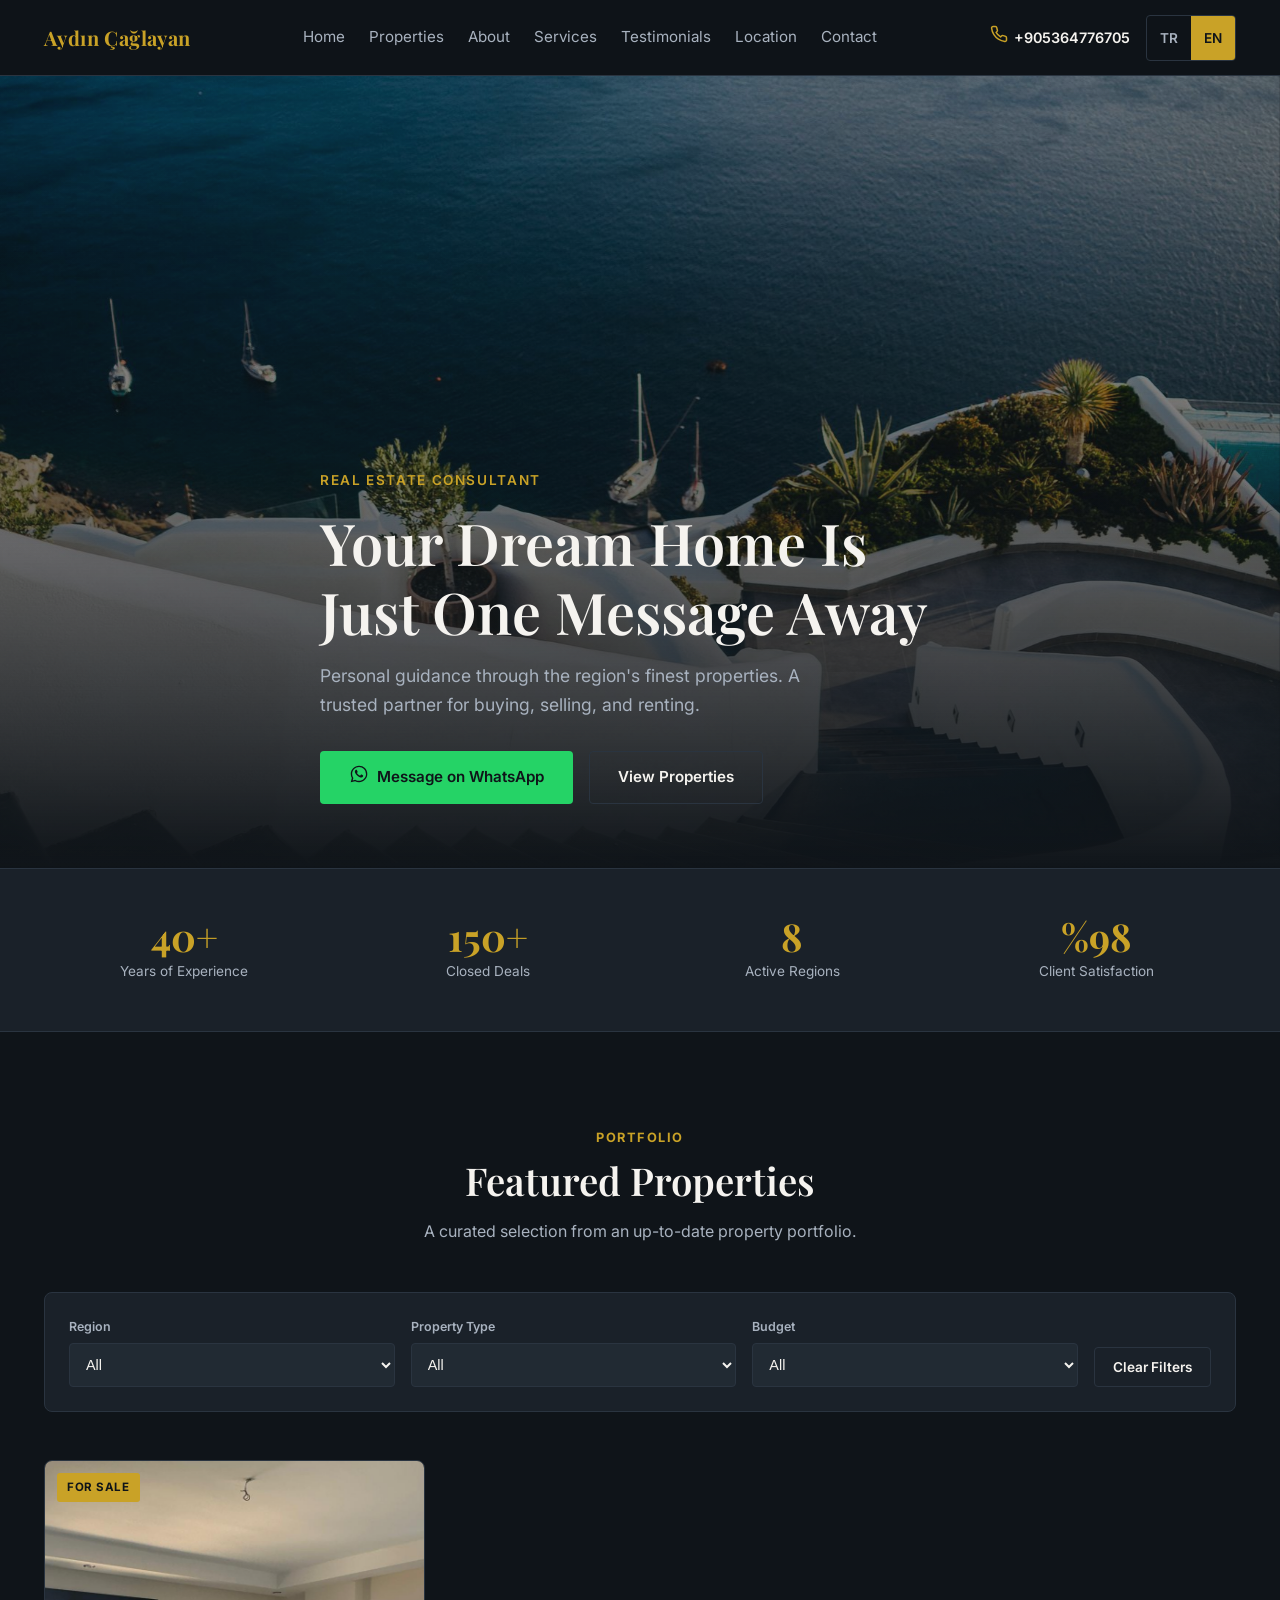
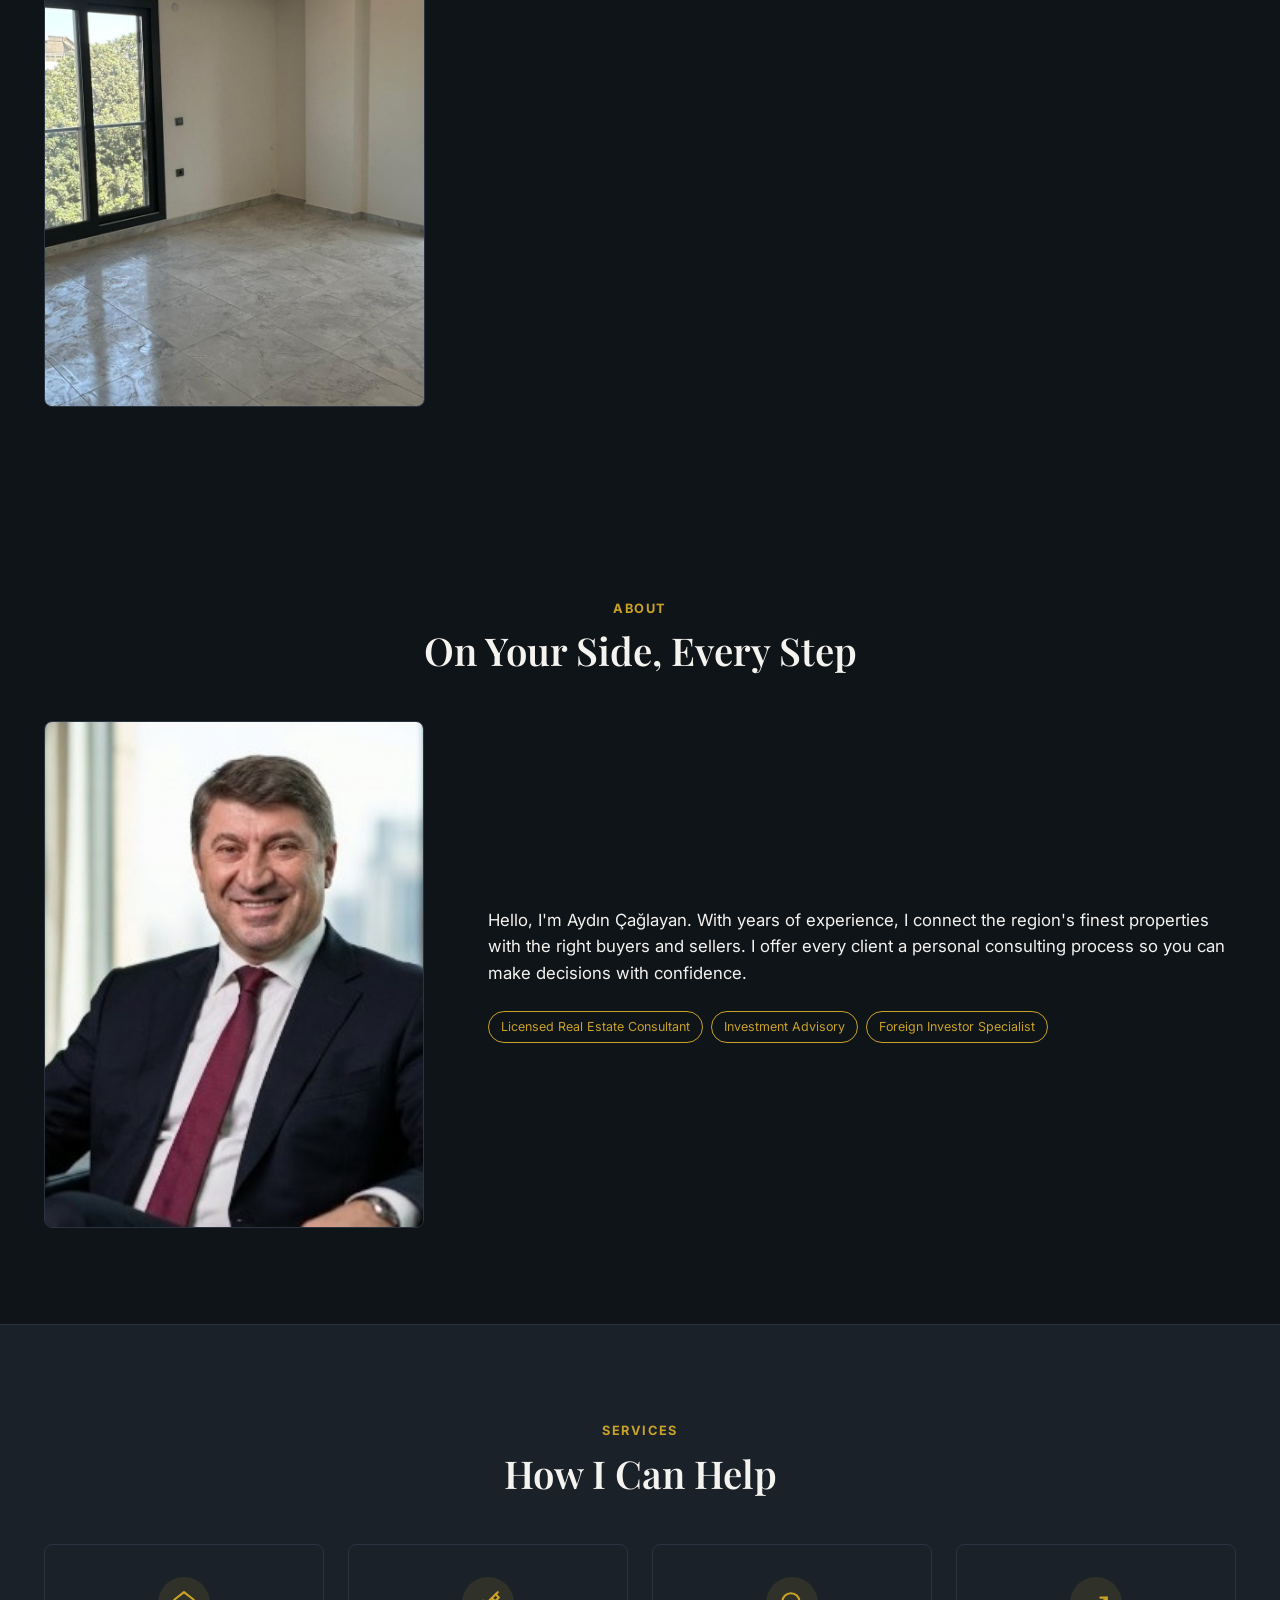
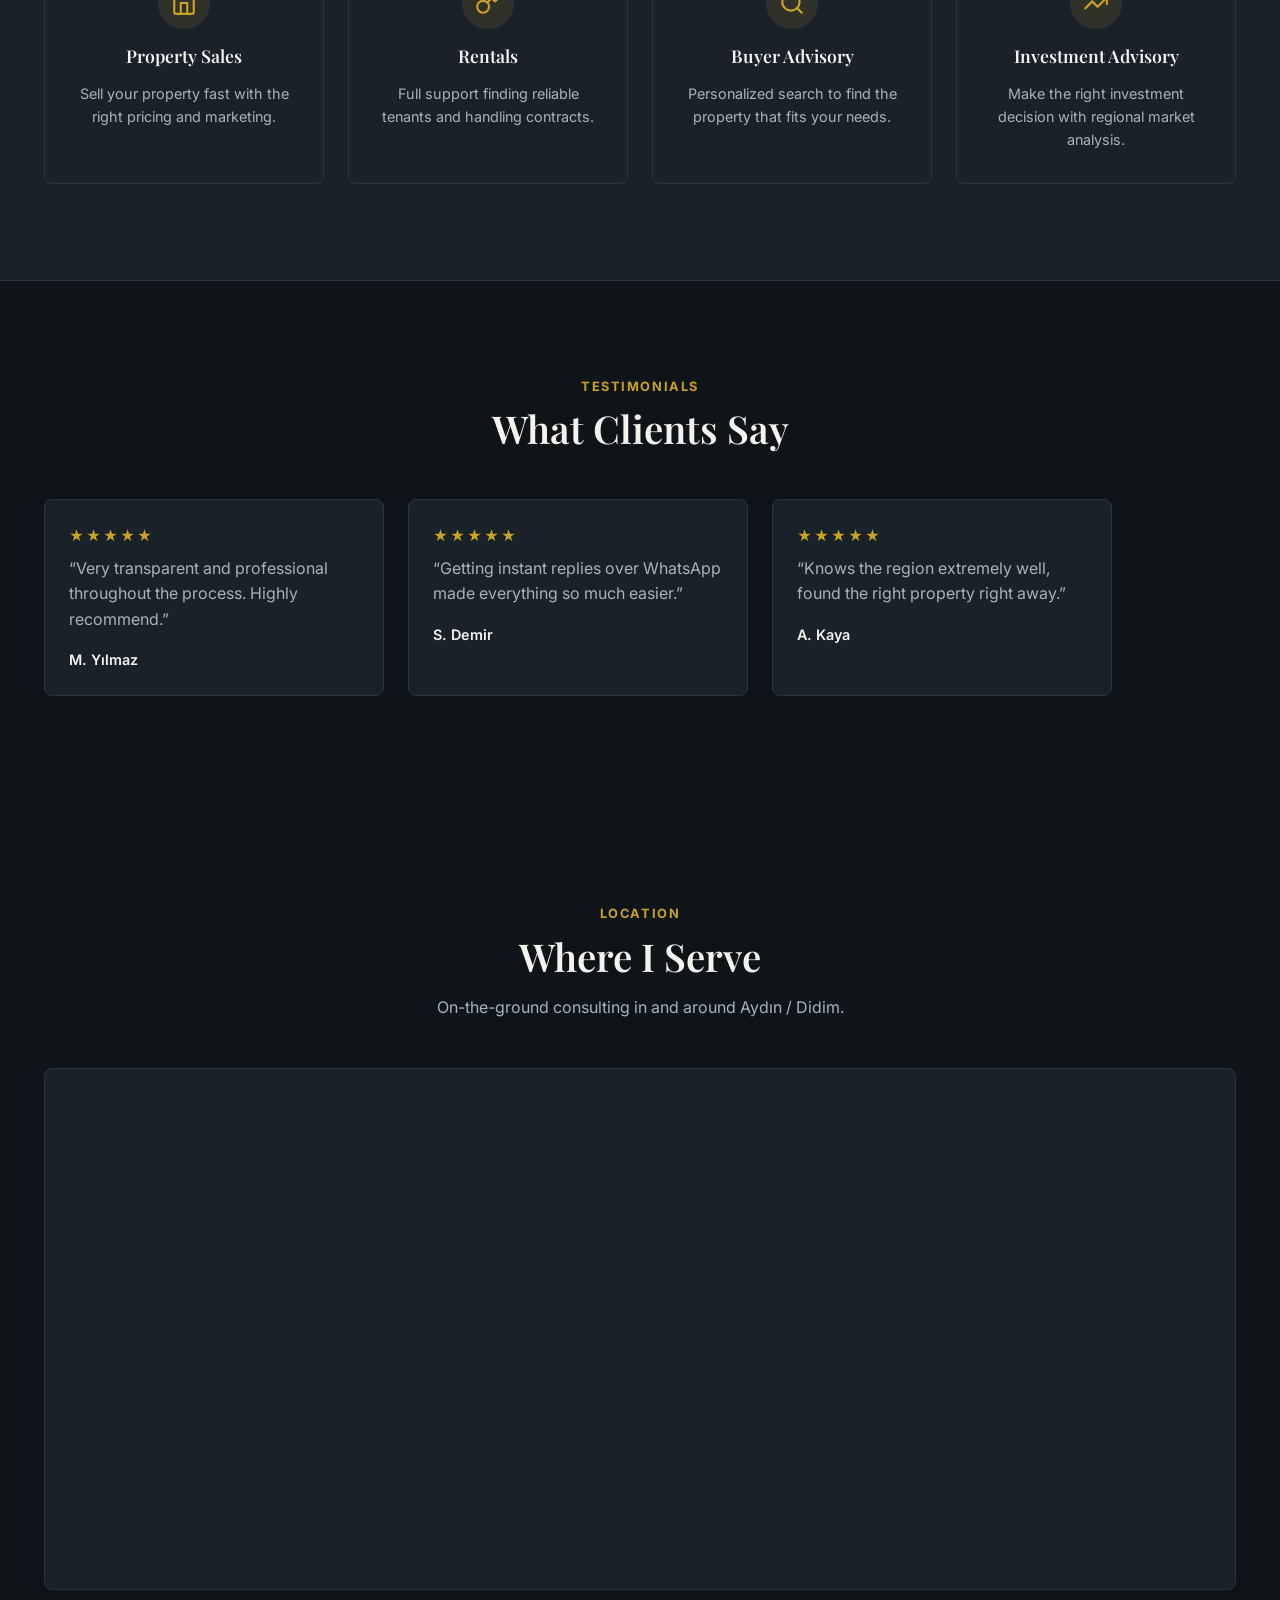
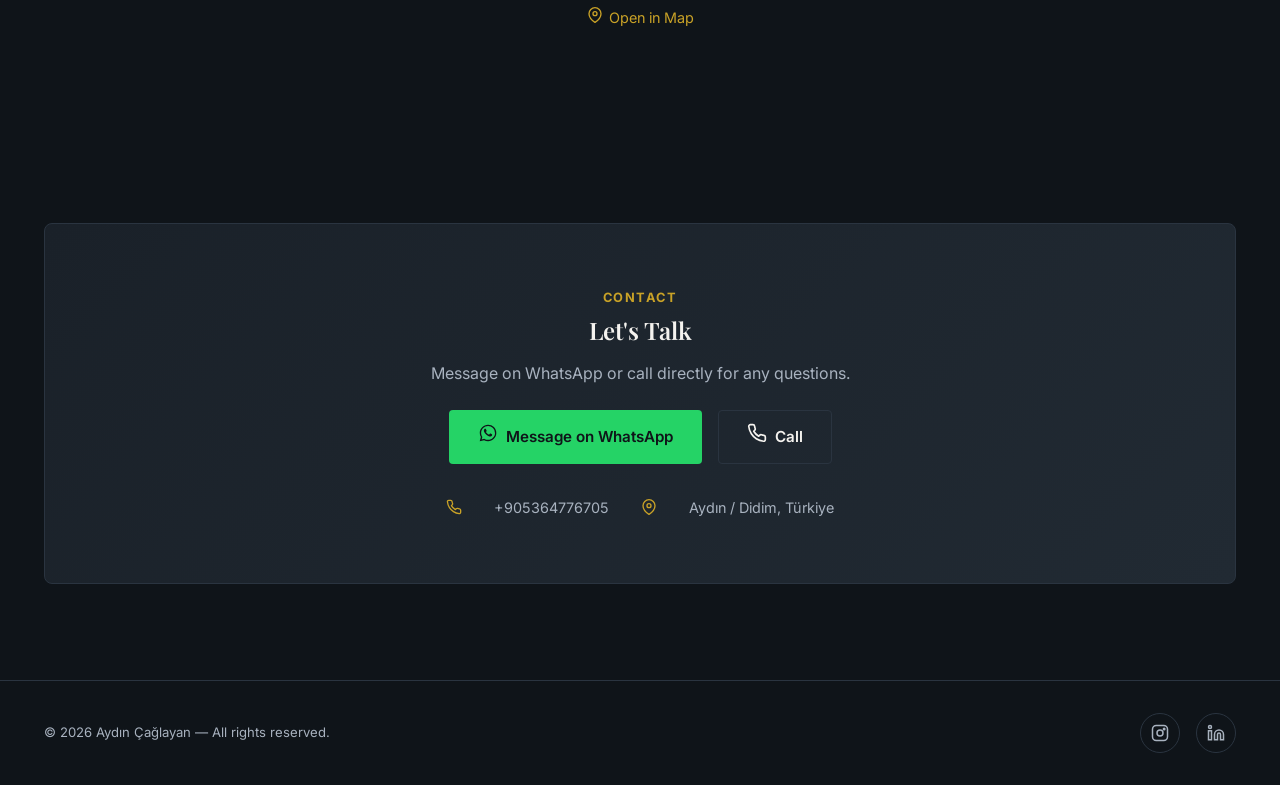
==== index.html @ 0a142b5f "Initial site: Aydın Çağlayan emlak danışmanlığı sitesi Co-Authored-By: Claude Sonnet 5 <noreply@anth" ====
<!DOCTYPE html>
<html lang="tr">
<head>
<meta charset="UTF-8">
<meta name="viewport" content="width=device-width, initial-scale=1.0">
<title>Emlak Danışmanı | Premium Gayrimenkul Danışmanlığı</title>
<meta name="description" content="Bölgenin en değerli mülklerinde kişisel emlak danışmanlığı. Alım, satım ve kiralama süreçlerinizde güvenilir bir ortak.">
<meta property="og:title" content="Emlak Danışmanı | Premium Gayrimenkul Danışmanlığı">
<meta property="og:type" content="website">
<link rel="icon" href="favicon.svg" type="image/svg+xml">
<link rel="stylesheet" href="assets/css/style.css">
</head>
<body>
<a href="#main" class="skip-link">İçeriğe geç</a>

<header class="site-header">
  <div class="container">
    <a href="index.html" class="brand"><span data-site-name>AD SOYAD</span></a>
    <nav class="main-nav" aria-label="Ana menü">
      <ul>
        <li><a href="#hero" data-i18n="nav_home">Anasayfa</a></li>
        <li><a href="#ilanlar" data-i18n="nav_properties">İlanlar</a></li>
        <li><a href="#hakkimda" data-i18n="nav_about">Hakkımda</a></li>
        <li><a href="#hizmetler" data-i18n="nav_services">Hizmetler</a></li>
        <li><a href="#yorumlar" data-i18n="nav_testimonials">Yorumlar</a></li>
        <li><a href="#konum" data-i18n="map_eyebrow">Konum</a></li>
        <li><a href="#iletisim" data-i18n="nav_contact">İletişim</a></li>
      </ul>
    </nav>
    <div class="header-actions">
      <a class="tel-link" data-tel-link href="tel:">
        <span data-icon="phone"></span>
        <span data-tel-text>Telefon</span>
      </a>
      <div class="lang-switch" role="group" aria-label="Dil seçimi">
        <button type="button" data-lang="tr" aria-pressed="true">TR</button>
        <button type="button" data-lang="en" aria-pressed="false">EN</button>
      </div>
      <button class="nav-toggle" aria-label="Menüyü aç" aria-expanded="false">
        <span data-icon="menu"></span>
      </button>
    </div>
  </div>
</header>

<main id="main">

  <!-- HERO -->
  <section class="hero" id="hero">
    <div class="hero-bg" id="hero-bg"></div>
    <div class="container">
      <div class="hero-content">
        <div class="hero-eyebrow" data-hero-eyebrow>Emlak Danışmanı</div>
        <h1 data-hero-title>Hayalinizdeki Eve Bir Mesaj Kadar Yakınsınız</h1>
        <p class="hero-sub" data-hero-sub>Bölgenin en değerli mülklerinde kişisel danışmanlık.</p>
        <div class="hero-cta">
          <a class="btn btn-wa" data-wa-link href="#" target="_blank" rel="noopener">
            <span data-icon="whatsapp"></span>
            <span data-i18n="hero_cta_whatsapp">WhatsApp'tan Yazın</span>
          </a>
          <a class="btn btn-outline" href="#ilanlar">
            <span data-i18n="hero_cta_properties">İlanları Gör</span>
          </a>
        </div>
      </div>
    </div>
  </section>

  <!-- GÜVEN BANDI -->
  <section class="stats-bar">
    <div class="container">
      <div class="stats-grid" id="stats-grid"></div>
    </div>
  </section>

  <!-- İLANLAR -->
  <section id="ilanlar">
    <div class="container">
      <div class="section-head">
        <div class="section-eyebrow" data-i18n="properties_eyebrow">Portföy</div>
        <h2 data-i18n="properties_title">Öne Çıkan İlanlar</h2>
        <p data-i18n="properties_sub">Özenle seçilmiş, güncel mülk portföyünden bir seçki.</p>
      </div>

      <div class="filter-bar">
        <div class="filter-field">
          <label for="filter-region" data-i18n="filter_region">Bölge</label>
          <select id="filter-region"></select>
        </div>
        <div class="filter-field">
          <label for="filter-type" data-i18n="filter_type">Mülk Tipi</label>
          <select id="filter-type"></select>
        </div>
        <div class="filter-field">
          <label for="filter-budget" data-i18n="filter_budget">Bütçe</label>
          <select id="filter-budget">
            <option value="" data-i18n="filter_all">Tümü</option>
            <option value="0-2000000">0 - 2.000.000</option>
            <option value="2000000-5000000">2.000.000 - 5.000.000</option>
            <option value="5000000-10000000">5.000.000 - 10.000.000</option>
            <option value="10000000-999999999">10.000.000+</option>
          </select>
        </div>
        <button type="button" id="filter-reset" class="btn btn-outline btn-sm filter-reset" data-i18n="filter_reset">Filtreyi Temizle</button>
      </div>

      <div class="property-grid" id="property-grid"></div>
    </div>
  </section>

  <!-- HAKKIMDA -->
  <section id="hakkimda">
    <div class="container">
      <div class="section-head">
        <div class="section-eyebrow" data-i18n="about_eyebrow">Hakkımda</div>
        <h2 data-i18n="about_title">Sizinle Aynı Hedefte</h2>
      </div>
      <div class="about-grid">
        <div class="about-photo">
          <img id="about-photo-img" src="assets/img/agent/placeholder.svg" alt="" width="380" height="507" loading="lazy">
        </div>
        <div>
          <p id="about-story" style="font-size:1.05rem; color:var(--text);"></p>
          <div class="about-badges" id="about-badges"></div>
        </div>
      </div>
    </div>
  </section>

  <!-- HİZMETLER -->
  <section id="hizmetler" style="background:var(--surface); border-top:1px solid var(--border); border-bottom:1px solid var(--border);">
    <div class="container">
      <div class="section-head">
        <div class="section-eyebrow" data-i18n="services_eyebrow">Hizmetler</div>
        <h2 data-i18n="services_title">Nasıl Yardımcı Olabilirim</h2>
      </div>
      <div class="services-grid" id="services-grid"></div>
    </div>
  </section>

  <!-- YORUMLAR -->
  <section id="yorumlar">
    <div class="container">
      <div class="section-head">
        <div class="section-eyebrow" data-i18n="testimonials_eyebrow">Referanslar</div>
        <h2 data-i18n="testimonials_title">Müşterilerim Ne Diyor</h2>
      </div>
      <div class="testimonials-track" id="testimonials-track"></div>
    </div>
  </section>

  <!-- KONUM / HARİTA -->
  <section id="konum">
    <div class="container">
      <div class="section-head">
        <div class="section-eyebrow" data-i18n="map_eyebrow">Konum</div>
        <h2 data-i18n="map_title">Nerede Hizmet Veriyorum</h2>
        <p data-i18n="map_sub">Aydın / Didim ve çevresinde yerinde danışmanlık.</p>
      </div>
      <div class="map-wrap reveal">
        <iframe id="map-frame" src="" title="Hizmet bölgesi haritası" loading="lazy" referrerpolicy="no-referrer-when-downgrade"></iframe>
      </div>
      <div style="text-align:center;">
        <a id="map-open-link" class="map-link" href="#" target="_blank" rel="noopener">
          <span data-icon="pin"></span>
          <span data-i18n="map_open">Haritada Aç</span>
        </a>
      </div>
    </div>
  </section>

  <!-- İLETİŞİM -->
  <section id="iletisim">
    <div class="container">
      <div class="contact-panel">
        <div class="section-eyebrow" data-i18n="contact_eyebrow">İletişim</div>
        <h2 data-i18n="contact_title">Hemen Görüşelim</h2>
        <p data-i18n="contact_sub">Sorularınız için WhatsApp'tan yazabilir ya da doğrudan arayabilirsiniz.</p>
        <div class="contact-actions">
          <a class="btn btn-wa" data-wa-link href="#" target="_blank" rel="noopener">
            <span data-icon="whatsapp"></span>
            <span data-i18n="hero_cta_whatsapp">WhatsApp'tan Yazın</span>
          </a>
          <a class="btn btn-outline" data-tel-link href="tel:">
            <span data-icon="phone"></span>
            <span data-i18n="btn_call">Ara</span>
          </a>
        </div>
        <div class="contact-info">
          <span data-icon="phone"></span><span data-tel-text>Telefon</span>
          <span data-icon="pin"></span><span data-region-text>Bölge</span>
        </div>
      </div>
    </div>
  </section>

</main>

<footer class="site-footer">
  <div class="container footer-row">
    <div class="footer-copy">&copy; <span id="footer-year"></span> <span data-site-name>AD SOYAD</span> — <span data-i18n="footer_rights">Tüm hakları saklıdır.</span></div>
    <div class="footer-social">
      <a href="#" aria-label="Instagram" data-icon="instagram"></a>
      <a href="#" aria-label="LinkedIn" data-icon="linkedin"></a>
    </div>
  </div>
</footer>

<!-- Mobil sabit CTA bar -->
<div class="mobile-cta-bar">
  <div class="row">
    <a class="call" data-tel-link href="tel:"><span data-icon="phone"></span><span data-i18n="btn_call">Ara</span></a>
    <a class="wa" data-wa-link href="#" target="_blank" rel="noopener"><span data-icon="whatsapp"></span>WhatsApp</a>
  </div>
</div>

<script src="assets/js/site-config.js"></script>
<script src="assets/js/properties.js"></script>
<script src="assets/js/i18n.js"></script>
<script src="assets/js/app.js"></script>
<script>document.getElementById("footer-year").textContent = new Date().getFullYear();</script>
</body>
</html>
---- assets/css/style.css ----
/* ============================================================
   EMLAK DANIŞMANI — DESIGN TOKENS
   Koyu lüks tema · Playfair Display (başlık) + Inter (gövde)
   Tüm renk çiftleri WCAG AA (>=4.5:1) doğrulanmıştır.
   ============================================================ */

@import url('https://fonts.googleapis.com/css2?family=Playfair+Display:wght@400;500;600;700&family=Inter:wght@300;400;500;600;700&display=swap');

:root {
  /* Renk */
  --bg: #0F1419;
  --surface: #1A2129;
  --surface-2: #212a33;
  --text: #F5F3EF;
  --text-muted: #A8B2BF;
  --gold: #C9A227;
  --gold-ink: #0F1419;
  --wa: #25D366;
  --wa-ink: #0F1419;
  --border: #2A3440;
  --overlay: rgba(15, 20, 25, 0.72);
  --overlay-strong: rgba(15, 20, 25, 0.88);

  /* Tipografi */
  --font-heading: 'Playfair Display', Georgia, 'Times New Roman', serif;
  --font-body: 'Inter', -apple-system, BlinkMacSystemFont, 'Segoe UI', sans-serif;

  /* Boşluk ölçeği — spacious */
  --space-1: 8px;
  --space-2: 16px;
  --space-3: 24px;
  --space-4: 32px;
  --space-5: 48px;
  --space-6: 64px;
  --space-7: 96px;

  /* Diğer */
  --radius: 4px;
  --radius-lg: 8px;
  --shadow: 0 10px 40px rgba(0, 0, 0, 0.4);
  --transition: 250ms ease;
  --nav-height: 76px;
  --mobile-bar-height: 64px;
  --max-width: 1240px;
}

/* Reset */
*, *::before, *::after { box-sizing: border-box; }
html { scroll-behavior: smooth; }
body {
  margin: 0;
  background: var(--bg);
  color: var(--text);
  font-family: var(--font-body);
  font-size: 16px;
  line-height: 1.6;
  padding-top: var(--nav-height);
  overflow-x: hidden;
}
@media (max-width: 767px) {
  body { padding-bottom: var(--mobile-bar-height); }
}
img { max-width: 100%; display: block; }
a { color: inherit; text-decoration: none; }
h1, h2, h3, h4 {
  font-family: var(--font-heading);
  font-weight: 600;
  line-height: 1.2;
  margin: 0 0 var(--space-2);
}
p { margin: 0 0 var(--space-2); color: var(--text-muted); }
button { font-family: inherit; cursor: pointer; }
.container {
  max-width: var(--max-width);
  margin: 0 auto;
  padding: 0 var(--space-3);
}
section { padding: var(--space-7) 0; }
@media (max-width: 767px) {
  section { padding: var(--space-5) 0; }
}

/* Erişilebilirlik: skip link */
.skip-link {
  position: absolute;
  left: -999px;
  top: 0;
  background: var(--gold);
  color: var(--gold-ink);
  padding: var(--space-1) var(--space-2);
  z-index: 200;
}
.skip-link:focus {
  left: var(--space-2);
  top: var(--space-2);
}

/* Focus görünürlüğü — kaldırılmaz, sadece görsel iyileştirilir */
:focus-visible {
  outline: 2px solid var(--gold);
  outline-offset: 3px;
}

/* Reduced motion */
@media (prefers-reduced-motion: reduce) {
  *, *::before, *::after {
    animation-duration: 0.001ms !important;
    animation-iteration-count: 1 !important;
    transition-duration: 0.001ms !important;
    scroll-behavior: auto !important;
  }
}

/* ============================================================
   HEADER
   ============================================================ */
.site-header {
  position: fixed;
  top: 0; left: 0; right: 0;
  height: var(--nav-height);
  background: var(--overlay-strong);
  backdrop-filter: blur(12px);
  -webkit-backdrop-filter: blur(12px);
  border-bottom: 1px solid var(--border);
  z-index: 100;
}
.site-header .container {
  height: 100%;
  display: flex;
  align-items: center;
  justify-content: space-between;
  gap: var(--space-3);
}
.brand {
  font-family: var(--font-heading);
  font-size: 1.25rem;
  font-weight: 700;
  color: var(--text);
  letter-spacing: 0.02em;
  white-space: nowrap;
}
.brand span { color: var(--gold); }
.main-nav { display: flex; align-items: center; gap: var(--space-4); }
.main-nav ul {
  list-style: none;
  display: flex;
  gap: var(--space-3);
  margin: 0; padding: 0;
}
.main-nav a {
  font-size: 0.95rem;
  color: var(--text-muted);
  transition: color var(--transition);
  min-height: 44px;
  display: flex;
  align-items: center;
}
.main-nav a:hover, .main-nav a:focus-visible { color: var(--gold); }
.header-actions { display: flex; align-items: center; gap: var(--space-2); }
.lang-switch {
  display: flex;
  border: 1px solid var(--border);
  border-radius: var(--radius);
  overflow: hidden;
}
.lang-switch button {
  background: transparent;
  border: none;
  color: var(--text-muted);
  padding: 8px 12px;
  font-size: 0.85rem;
  font-weight: 600;
  min-height: 44px;
  min-width: 44px;
  transition: background var(--transition), color var(--transition);
}
.lang-switch button[aria-pressed="true"] {
  background: var(--gold);
  color: var(--gold-ink);
}
.tel-link {
  display: inline-flex;
  align-items: center;
  gap: 6px;
  font-size: 0.9rem;
  font-weight: 600;
  color: var(--text);
  min-height: 44px;
  white-space: nowrap;
}
.tel-link svg { width: 18px; height: 18px; stroke: var(--gold); flex-shrink: 0; }
.nav-toggle {
  display: none;
  background: none;
  border: none;
  min-width: 44px;
  min-height: 44px;
  align-items: center;
  justify-content: center;
}
.nav-toggle svg { width: 26px; height: 26px; stroke: var(--text); }

@media (max-width: 900px) {
  .main-nav ul { display: none; }
  .tel-link span { display: none; }
}
@media (max-width: 600px) {
  .brand { font-size: 1.05rem; }
}

/* ============================================================
   BUTONLAR
   ============================================================ */
.btn {
  display: inline-flex;
  align-items: center;
  justify-content: center;
  gap: 8px;
  min-height: 48px;
  padding: 12px 28px;
  border-radius: var(--radius);
  font-size: 0.95rem;
  font-weight: 600;
  border: 1px solid transparent;
  transition: transform var(--transition), background var(--transition), border-color var(--transition);
  white-space: nowrap;
}
.btn:hover { transform: translateY(-1px); }
.btn svg { width: 20px; height: 20px; flex-shrink: 0; }
.btn-gold { background: var(--gold); color: var(--gold-ink); }
.btn-gold:hover { background: #dbb62c; }
.btn-wa { background: var(--wa); color: var(--wa-ink); }
.btn-wa:hover { background: #2fe374; }
.btn-outline {
  background: transparent;
  color: var(--text);
  border-color: var(--border);
}
.btn-outline:hover { border-color: var(--gold); color: var(--gold); }
.btn-block { width: 100%; }
.btn-sm { min-height: 40px; padding: 8px 18px; font-size: 0.85rem; }

/* ============================================================
   HERO
   ============================================================ */
.hero {
  position: relative;
  min-height: 88vh;
  display: flex;
  align-items: flex-end;
  overflow: hidden;
  padding-bottom: var(--space-6);
}
.hero-bg {
  position: absolute;
  inset: 0;
  background: var(--surface);
  background-size: cover;
  background-position: center;
  animation: heroKenBurns 26s ease-in-out infinite alternate;
  will-change: transform;
}
.hero::before {
  content: "";
  position: absolute;
  inset: 0;
  background: linear-gradient(180deg, rgba(15,20,25,0.30) 0%, rgba(15,20,25,0.58) 55%, var(--bg) 100%);
  z-index: 1;
}
.hero-content { position: relative; z-index: 2; max-width: 640px; }
.hero-eyebrow {
  color: var(--gold);
  font-size: 0.85rem;
  font-weight: 600;
  letter-spacing: 0.12em;
  text-transform: uppercase;
  margin-bottom: var(--space-2);
  opacity: 0;
  animation: heroFadeUp 800ms ease forwards;
  animation-delay: 150ms;
}
.hero h1 {
  font-size: clamp(2.2rem, 5vw, 3.6rem);
  margin-bottom: var(--space-2);
  color: var(--text);
  opacity: 0;
  animation: heroFadeUp 900ms ease forwards;
  animation-delay: 320ms;
}
.hero-sub {
  font-size: 1.1rem;
  color: var(--text-muted);
  max-width: 46ch;
  margin-bottom: var(--space-4);
  opacity: 0;
  animation: heroFadeUp 900ms ease forwards;
  animation-delay: 520ms;
}
.hero-cta {
  display: flex; gap: var(--space-2); flex-wrap: wrap;
  opacity: 0;
  animation: heroFadeUp 900ms ease forwards;
  animation-delay: 720ms;
}

@keyframes heroKenBurns {
  from { transform: scale(1); }
  to { transform: scale(1.09); }
}
@keyframes heroFadeUp {
  from { opacity: 0; transform: translateY(18px); }
  to { opacity: 1; transform: translateY(0); }
}
@media (prefers-reduced-motion: reduce) {
  .hero-bg { animation: none; }
  .hero-eyebrow, .hero h1, .hero-sub, .hero-cta { opacity: 1; animation: none; transform: none; }
}

/* Güven bandı */
.stats-bar { background: var(--surface); border-top: 1px solid var(--border); border-bottom: 1px solid var(--border); padding: var(--space-5) 0; }
.stats-grid {
  display: grid;
  grid-template-columns: repeat(4, 1fr);
  gap: var(--space-3);
  text-align: center;
}
.stat-num {
  font-family: var(--font-heading);
  font-size: clamp(1.8rem, 3vw, 2.6rem);
  color: var(--gold);
  font-weight: 700;
  line-height: 1;
  margin-bottom: 6px;
}
.stat-label { font-size: 0.85rem; color: var(--text-muted); }
@media (max-width: 700px) {
  .stats-grid { grid-template-columns: repeat(2, 1fr); gap: var(--space-4); }
}

/* ============================================================
   SECTION HEADINGS
   ============================================================ */
.section-head { max-width: 640px; margin: 0 auto var(--space-5); text-align: center; }
.section-eyebrow {
  color: var(--gold);
  font-size: 0.8rem;
  font-weight: 700;
  letter-spacing: 0.12em;
  text-transform: uppercase;
  margin-bottom: var(--space-1);
}
.section-head h2 { font-size: clamp(1.8rem, 3.5vw, 2.4rem); }
.section-head p { margin: 0; }

/* ============================================================
   FİLTRE
   ============================================================ */
.filter-bar {
  display: flex;
  flex-wrap: wrap;
  gap: var(--space-2);
  background: var(--surface);
  border: 1px solid var(--border);
  border-radius: var(--radius-lg);
  padding: var(--space-3);
  margin-bottom: var(--space-5);
}
.filter-field { display: flex; flex-direction: column; gap: 6px; flex: 1 1 160px; }
.filter-field label { font-size: 0.78rem; color: var(--text-muted); font-weight: 600; }
.filter-field select {
  background: var(--surface-2);
  border: 1px solid var(--border);
  color: var(--text);
  padding: 10px 12px;
  border-radius: var(--radius);
  font-size: 0.9rem;
  min-height: 44px;
}
.filter-reset { align-self: flex-end; }

/* ============================================================
   İLAN KARTLARI
   ============================================================ */
.property-grid {
  display: grid;
  grid-template-columns: repeat(auto-fill, minmax(320px, 1fr));
  gap: var(--space-3);
}
.property-card {
  background: var(--surface);
  border: 1px solid var(--border);
  border-radius: var(--radius-lg);
  overflow: hidden;
  transition: border-color var(--transition), transform var(--transition);
}
.property-card:hover { border-color: var(--gold); transform: translateY(-3px); }
.property-media {
  position: relative;
  aspect-ratio: 4 / 3;
  background: var(--surface-2);
  overflow: hidden;
}
.property-media img { width: 100%; height: 100%; object-fit: cover; }
.property-badge {
  position: absolute;
  top: 12px; left: 12px;
  background: var(--gold);
  color: var(--gold-ink);
  font-size: 0.72rem;
  font-weight: 700;
  padding: 5px 10px;
  border-radius: 3px;
  text-transform: uppercase;
  letter-spacing: 0.05em;
}
.property-body { padding: var(--space-3); }
.property-title { font-size: 1.15rem; margin-bottom: 4px; }
.property-loc { font-size: 0.85rem; color: var(--text-muted); margin-bottom: var(--space-1); display: flex; align-items: center; gap: 5px; }
.property-loc svg { width: 14px; height: 14px; stroke: var(--gold); flex-shrink: 0; }
.property-price { font-family: var(--font-heading); font-size: 1.3rem; color: var(--gold); font-weight: 700; margin-bottom: var(--space-2); }
.property-meta { display: flex; gap: var(--space-3); font-size: 0.82rem; color: var(--text-muted); margin-bottom: var(--space-3); flex-wrap: wrap; }
.property-meta span { display: flex; align-items: center; gap: 5px; }
.property-meta svg { width: 16px; height: 16px; stroke: var(--gold); }
.property-actions { display: flex; gap: var(--space-1); }
.property-actions .btn { flex: 1; }
.empty-state { text-align: center; padding: var(--space-6) 0; color: var(--text-muted); }
.load-more { text-align: center; margin-top: var(--space-4); }

/* ============================================================
   HAKKIMDA
   ============================================================ */
.about-grid {
  display: grid;
  grid-template-columns: 380px 1fr;
  gap: var(--space-6);
  align-items: center;
}
.about-photo {
  aspect-ratio: 3 / 4;
  border-radius: var(--radius-lg);
  overflow: hidden;
  background: var(--surface);
  border: 1px solid var(--border);
}
.about-photo img { width: 100%; height: 100%; object-fit: cover; }
.about-badges { display: flex; flex-wrap: wrap; gap: var(--space-1); margin-top: var(--space-3); }
.badge-pill {
  font-size: 0.78rem;
  color: var(--gold);
  border: 1px solid var(--gold);
  padding: 5px 12px;
  border-radius: 999px;
}
@media (max-width: 860px) {
  .about-grid { grid-template-columns: 1fr; gap: var(--space-4); }
  .about-photo { max-width: 320px; margin: 0 auto; }
}

/* ============================================================
   HİZMETLER
   ============================================================ */
.services-grid {
  display: grid;
  grid-template-columns: repeat(auto-fit, minmax(240px, 1fr));
  gap: var(--space-3);
}
.service-card {
  background: var(--surface);
  border: 1px solid var(--border);
  border-radius: var(--radius-lg);
  padding: var(--space-4);
  text-align: center;
}
.service-icon {
  width: 52px; height: 52px;
  margin: 0 auto var(--space-2);
  display: flex; align-items: center; justify-content: center;
  background: rgba(201, 162, 39, 0.12);
  border-radius: 50%;
}
.service-icon svg { width: 26px; height: 26px; stroke: var(--gold); }
.service-card h3 { font-size: 1.1rem; }
.service-card p { font-size: 0.9rem; margin: 0; }

/* ============================================================
   YORUMLAR
   ============================================================ */
.testimonials-track {
  display: flex;
  gap: var(--space-3);
  overflow-x: auto;
  scroll-snap-type: x mandatory;
  padding-bottom: var(--space-2);
}
.testimonial-card {
  scroll-snap-align: start;
  flex: 0 0 min(340px, 85vw);
  background: var(--surface);
  border: 1px solid var(--border);
  border-radius: var(--radius-lg);
  padding: var(--space-3);
}
.testimonial-stars { color: var(--gold); font-size: 0.9rem; margin-bottom: var(--space-1); letter-spacing: 2px; }
.testimonial-name { font-weight: 600; margin-top: var(--space-2); font-size: 0.9rem; color: var(--text); }

/* ============================================================
   İLETİŞİM
   ============================================================ */
.contact-panel {
  background: linear-gradient(135deg, var(--surface) 0%, var(--surface-2) 100%);
  border: 1px solid var(--border);
  border-radius: var(--radius-lg);
  padding: var(--space-6);
  text-align: center;
}
.contact-panel h2 { margin-bottom: var(--space-2); }
.contact-actions { display: flex; gap: var(--space-2); justify-content: center; flex-wrap: wrap; margin-top: var(--space-3); }
.contact-info { display: flex; gap: var(--space-4); justify-content: center; margin-top: var(--space-4); flex-wrap: wrap; color: var(--text-muted); font-size: 0.9rem; }
.contact-info span { display: flex; align-items: center; gap: 6px; }
.contact-info svg { width: 16px; height: 16px; stroke: var(--gold); }

/* ============================================================
   HARİTA / KONUM
   ============================================================ */
.map-wrap {
  border: 1px solid var(--border);
  border-radius: var(--radius-lg);
  overflow: hidden;
  aspect-ratio: 16 / 7;
  background: var(--surface);
}
.map-wrap iframe { width: 100%; height: 100%; border: 0; display: block; filter: grayscale(0.15) contrast(1.05); }
.map-link {
  display: inline-flex;
  align-items: center;
  gap: 6px;
  margin-top: var(--space-2);
  font-size: 0.9rem;
  color: var(--gold);
}
.map-link svg { width: 16px; height: 16px; }
@media (max-width: 700px) {
  .map-wrap { aspect-ratio: 4 / 5; }
}

/* ============================================================
   FOOTER
   ============================================================ */
.site-footer { border-top: 1px solid var(--border); padding: var(--space-4) 0; }
.footer-row { display: flex; justify-content: space-between; align-items: center; flex-wrap: wrap; gap: var(--space-2); }
.footer-social { display: flex; gap: var(--space-2); }
.footer-social a {
  width: 40px; height: 40px;
  display: flex; align-items: center; justify-content: center;
  border: 1px solid var(--border);
  border-radius: 50%;
  transition: border-color var(--transition);
}
.footer-social a:hover { border-color: var(--gold); }
.footer-social svg { width: 18px; height: 18px; stroke: var(--text-muted); }
.footer-copy { font-size: 0.82rem; color: var(--text-muted); }

/* ============================================================
   MOBİL SABİT CTA BAR
   ============================================================ */
.mobile-cta-bar {
  display: none;
  position: fixed;
  bottom: 0; left: 0; right: 0;
  height: var(--mobile-bar-height);
  background: var(--surface);
  border-top: 1px solid var(--border);
  z-index: 90;
}
.mobile-cta-bar .row { display: flex; height: 100%; }
.mobile-cta-bar a {
  flex: 1;
  display: flex;
  align-items: center;
  justify-content: center;
  gap: 8px;
  font-weight: 600;
  font-size: 0.9rem;
}
.mobile-cta-bar a svg { width: 20px; height: 20px; }
.mobile-cta-bar .call { background: var(--surface); color: var(--text); }
.mobile-cta-bar .wa { background: var(--wa); color: var(--wa-ink); }
@media (max-width: 767px) {
  .mobile-cta-bar { display: block; }
}

/* ============================================================
   SCROLL REVEAL (JS ile .is-visible eklenir)
   ============================================================ */
.reveal { opacity: 0; transform: translateY(24px); transition: opacity 500ms ease, transform 500ms ease; }
.reveal.is-visible { opacity: 1; transform: translateY(0); }
@media (prefers-reduced-motion: reduce) {
  .reveal { opacity: 1; transform: none; transition: none; }
}

/* ============================================================
   İLAN DETAY SAYFASI (ilan.html)
   ============================================================ */
.breadcrumb { font-size: 0.85rem; color: var(--text-muted); margin-bottom: var(--space-3); }
.breadcrumb a { color: var(--gold); }
.detail-gallery {
  display: grid;
  grid-template-columns: 2fr 1fr 1fr;
  grid-template-rows: repeat(2, 200px);
  gap: 8px;
  border-radius: var(--radius-lg);
  overflow: hidden;
  margin-bottom: var(--space-5);
}
.detail-gallery img { width: 100%; height: 100%; object-fit: cover; cursor: pointer; }
.detail-gallery > *:first-child { grid-row: span 2; grid-column: span 1; }
@media (max-width: 760px) {
  .detail-gallery { grid-template-columns: 1fr 1fr; grid-template-rows: 160px 160px; }
  .detail-gallery > *:nth-child(n+5) { display: none; }
}
.detail-head { display: flex; justify-content: space-between; align-items: flex-start; gap: var(--space-3); flex-wrap: wrap; margin-bottom: var(--space-4); }
.detail-head h1 { font-size: clamp(1.6rem, 3vw, 2.2rem); margin-bottom: 6px; }
.detail-status { display: inline-block; background: var(--gold); color: var(--gold-ink); font-size: 0.75rem; font-weight: 700; padding: 4px 10px; border-radius: 3px; margin-bottom: 8px; text-transform: uppercase; }
.detail-price { font-family: var(--font-heading); font-size: 2rem; color: var(--gold); font-weight: 700; }
.detail-summary { display: flex; gap: var(--space-4); flex-wrap: wrap; padding: var(--space-3) 0; border-top: 1px solid var(--border); border-bottom: 1px solid var(--border); margin-bottom: var(--space-4); }
.detail-summary div { text-align: center; }
.detail-summary strong { display: block; font-family: var(--font-heading); font-size: 1.3rem; color: var(--text); }
.detail-summary span { font-size: 0.8rem; color: var(--text-muted); }
.detail-layout { display: grid; grid-template-columns: 1fr 340px; gap: var(--space-5); align-items: start; }
@media (max-width: 900px) { .detail-layout { grid-template-columns: 1fr; } }
.agent-card {
  background: var(--surface);
  border: 1px solid var(--border);
  border-radius: var(--radius-lg);
  padding: var(--space-3);
  position: sticky;
  top: calc(var(--nav-height) + var(--space-3));
  text-align: center;
}
.agent-card img { width: 84px; height: 84px; border-radius: 50%; object-fit: cover; margin: 0 auto var(--space-2); }
.agent-card h3 { font-size: 1.05rem; margin-bottom: 2px; }
.agent-card .role { font-size: 0.82rem; color: var(--text-muted); margin-bottom: var(--space-3); }
.agent-card .btn { margin-bottom: 8px; }
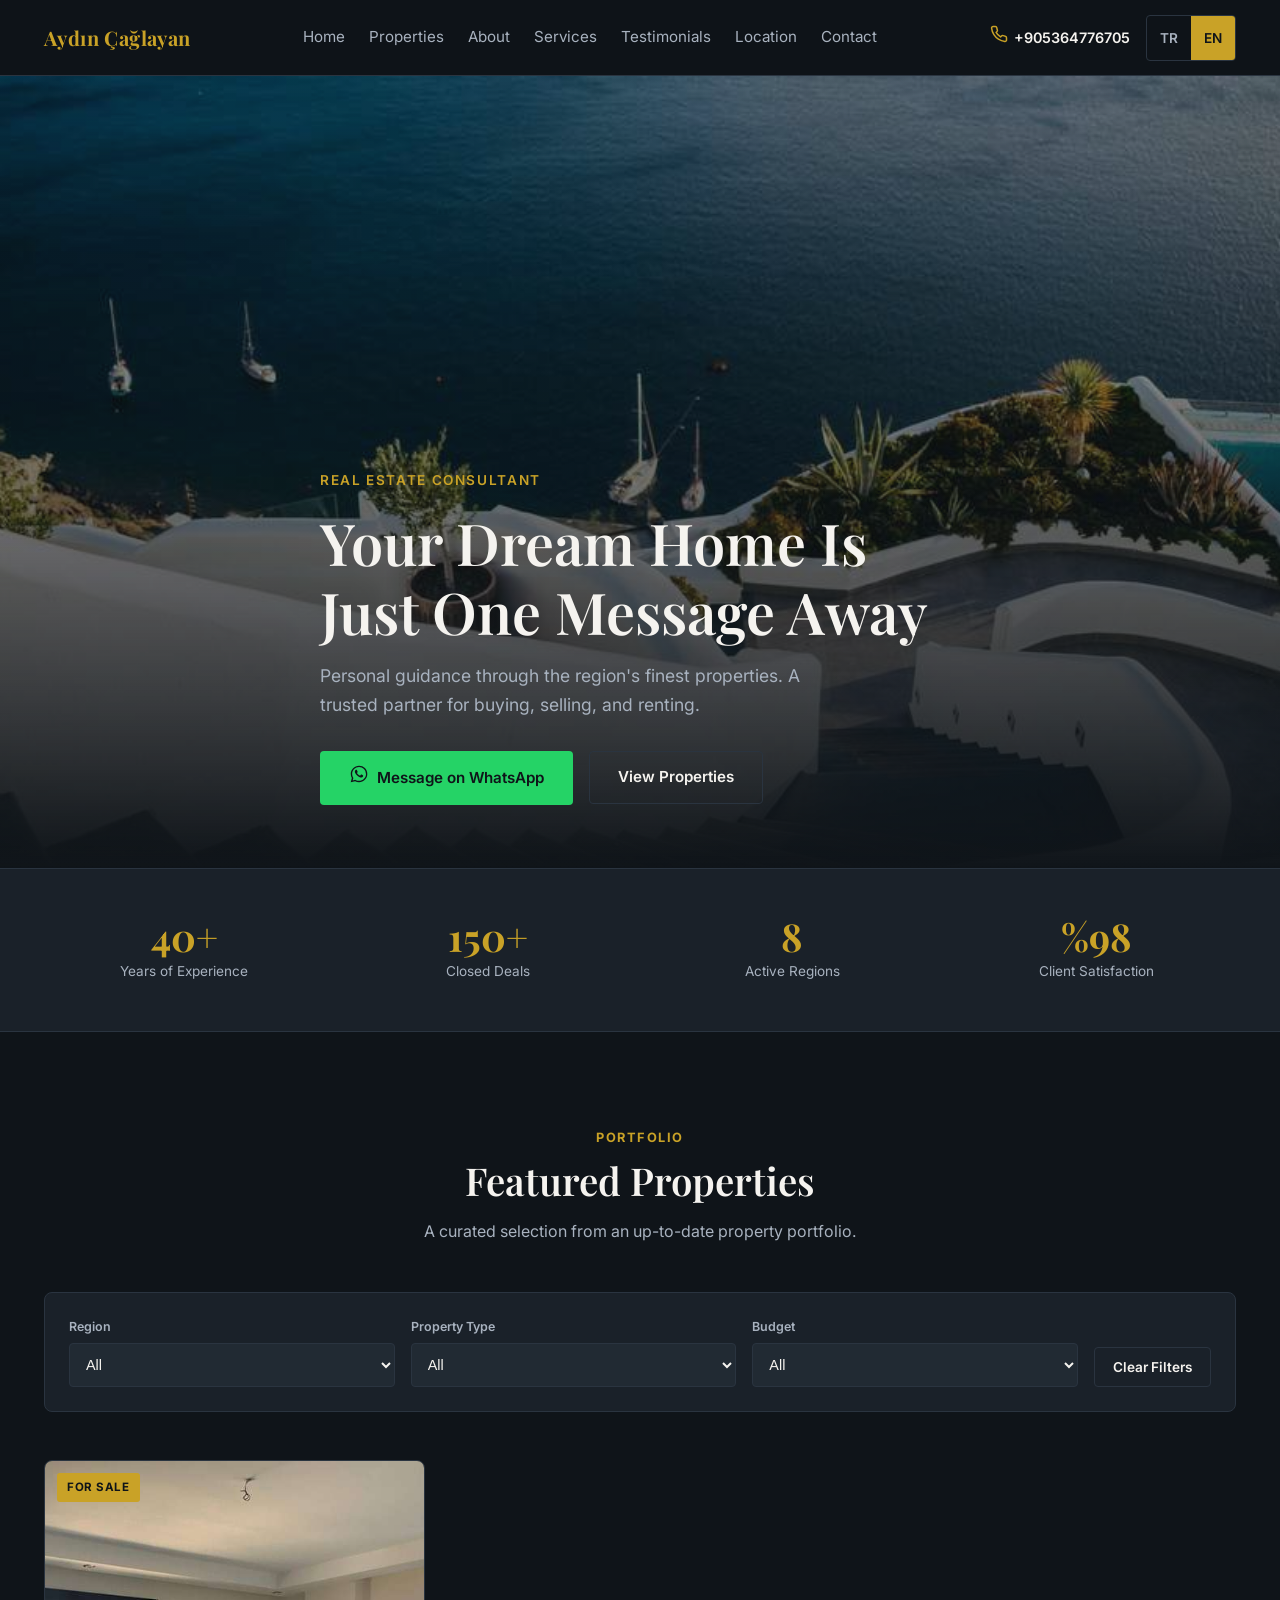
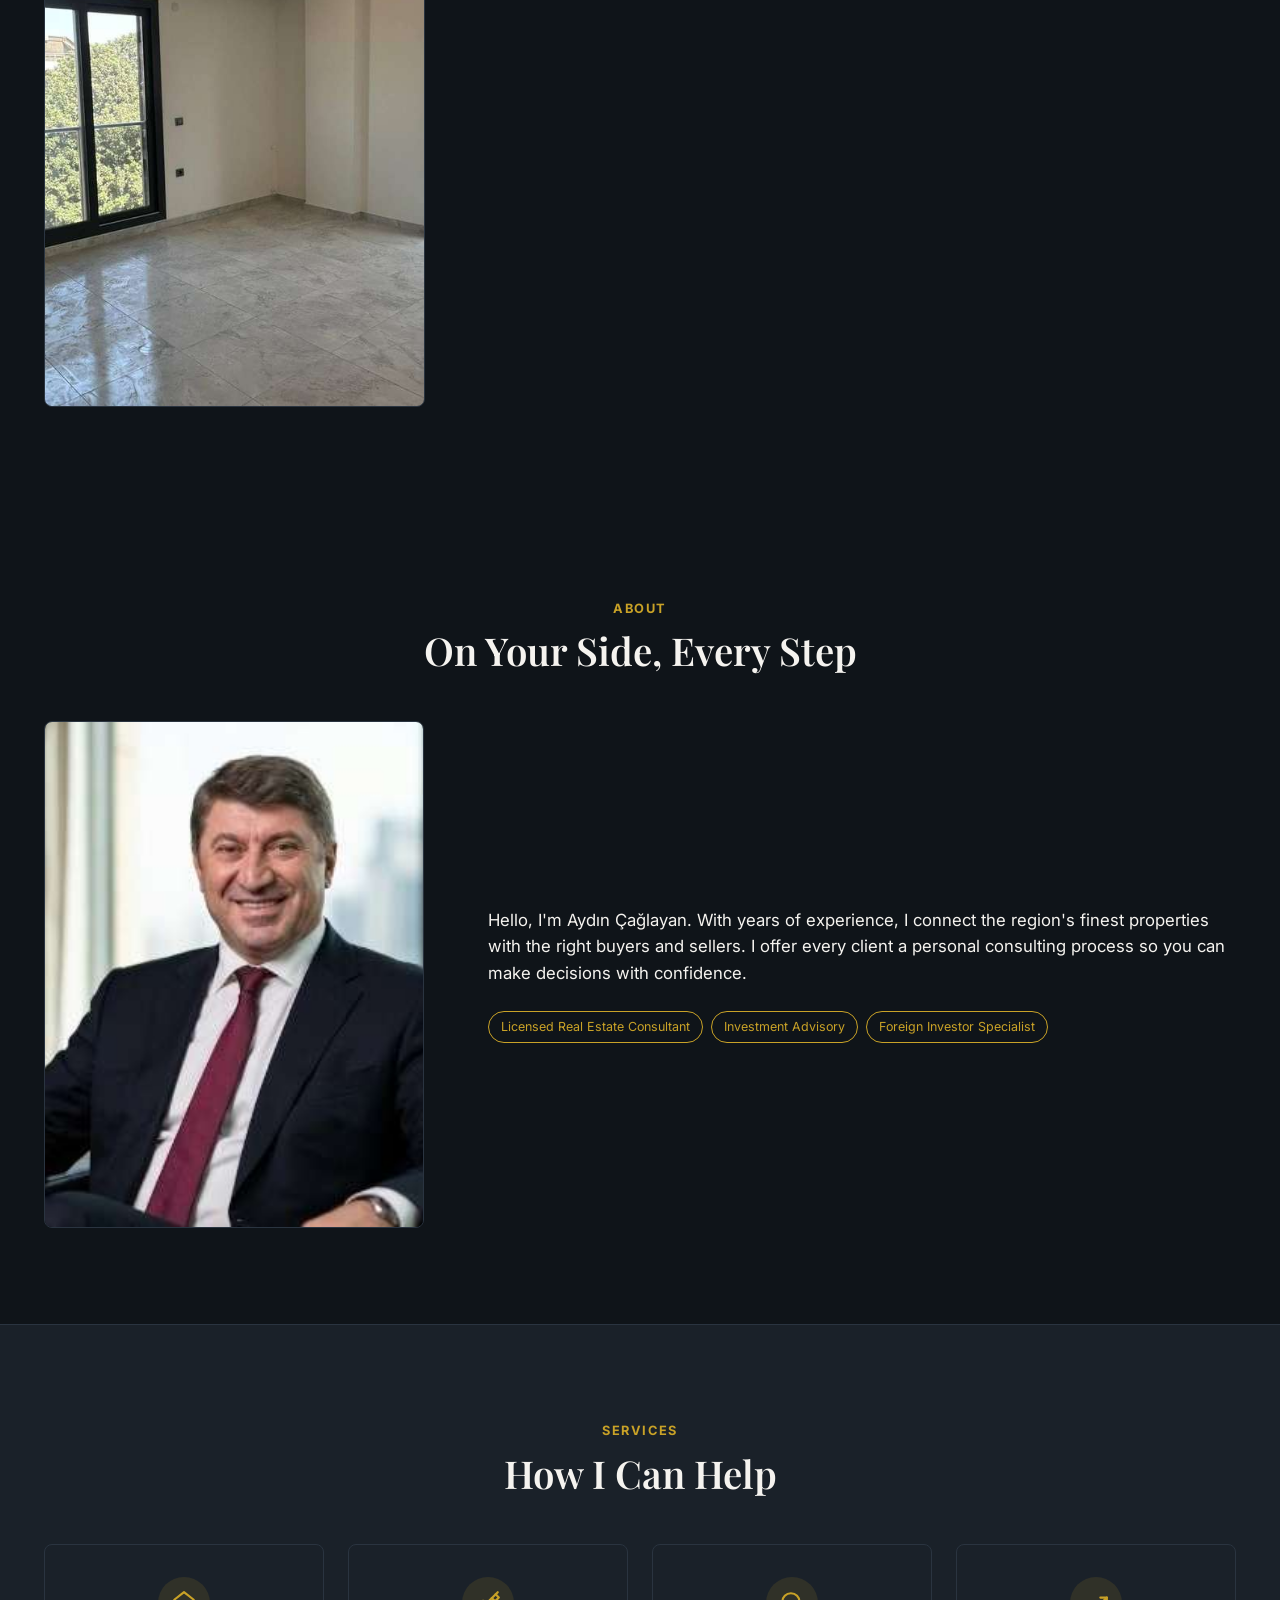
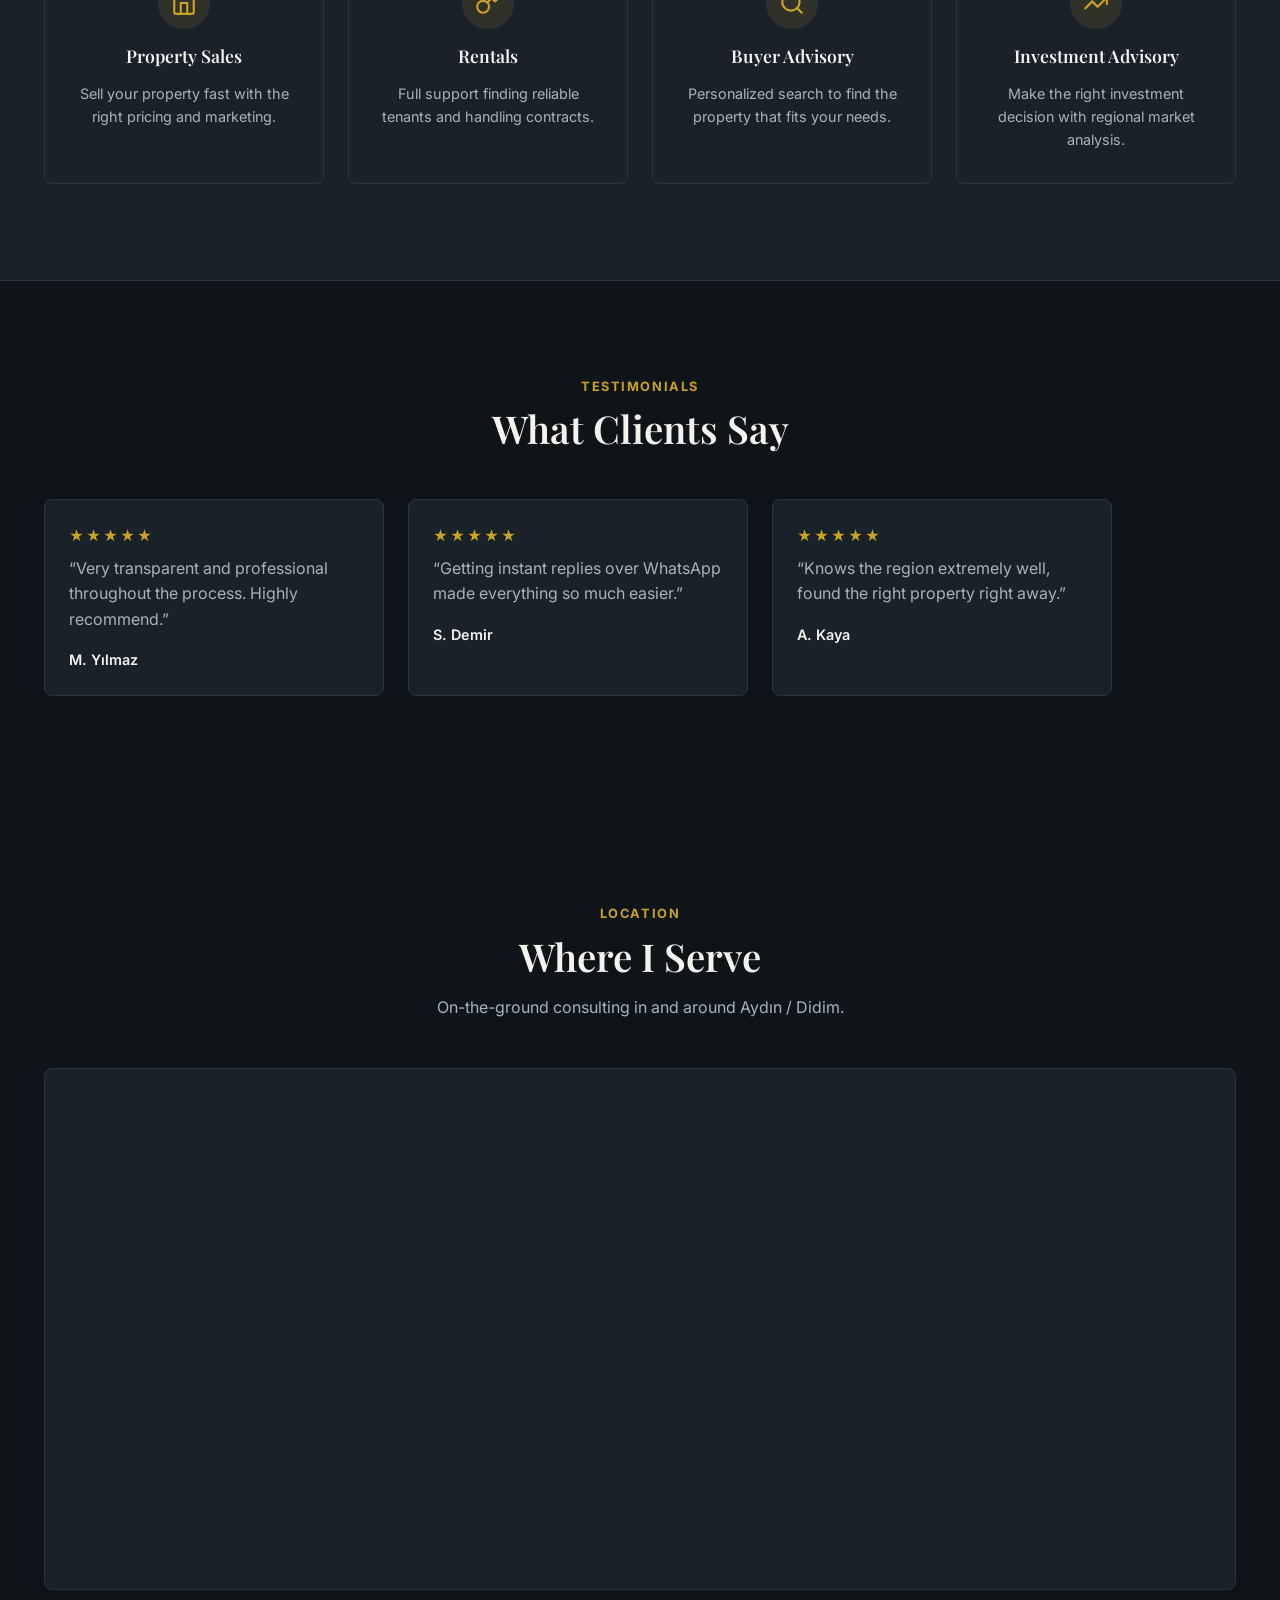
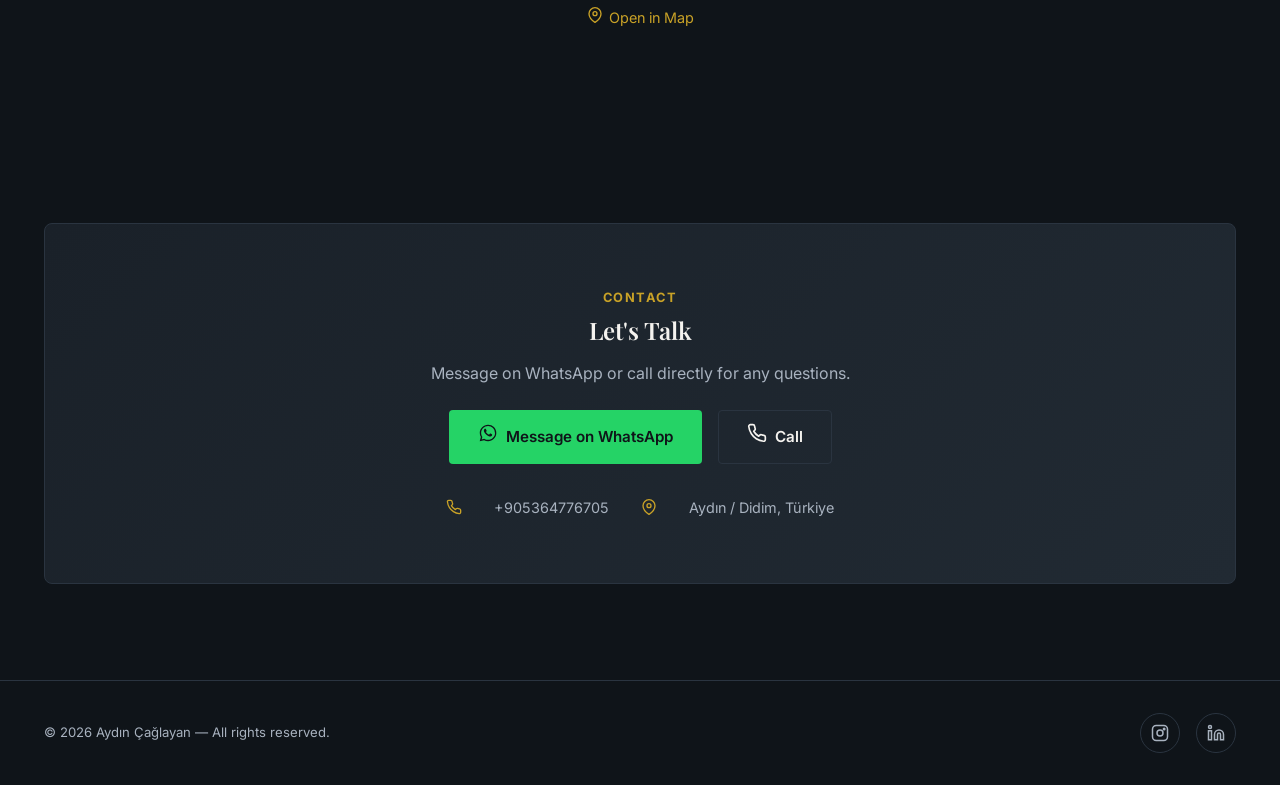
==== commit 4654922b: "Lighthouse denetimine göre düzeltmeler: erişilebilir tel-link isimlendirmesi, font preconnect, scrip" ====
--- a/index.html
+++ b/index.html
@@ -8,6 +8,9 @@
 <meta property="og:title" content="Emlak Danışmanı | Premium Gayrimenkul Danışmanlığı">
 <meta property="og:type" content="website">
 <link rel="icon" href="favicon.svg" type="image/svg+xml">
+<link rel="preconnect" href="https://fonts.googleapis.com">
+<link rel="preconnect" href="https://fonts.gstatic.com" crossorigin>
+<link rel="stylesheet" href="https://fonts.googleapis.com/css2?family=Playfair+Display:wght@400;500;600;700&family=Inter:wght@300;400;500;600;700&display=swap">
 <link rel="stylesheet" href="assets/css/style.css">
 </head>
 <body>
@@ -214,10 +217,10 @@
   </div>
 </div>
 
-<script src="assets/js/site-config.js"></script>
-<script src="assets/js/properties.js"></script>
-<script src="assets/js/i18n.js"></script>
-<script src="assets/js/app.js"></script>
-<script>document.getElementById("footer-year").textContent = new Date().getFullYear();</script>
+<script src="assets/js/site-config.js" defer></script>
+<script src="assets/js/properties.js" defer></script>
+<script src="assets/js/i18n.js" defer></script>
+<script src="assets/js/app.js" defer></script>
+<script defer>document.addEventListener("DOMContentLoaded", function () { document.getElementById("footer-year").textContent = new Date().getFullYear(); });</script>
 </body>
 </html>
--- a/assets/css/style.css
+++ b/assets/css/style.css
@@ -3,8 +3,6 @@
    Koyu lüks tema · Playfair Display (başlık) + Inter (gövde)
    Tüm renk çiftleri WCAG AA (>=4.5:1) doğrulanmıştır.
    ============================================================ */
-
-@import url('https://fonts.googleapis.com/css2?family=Playfair+Display:wght@400;500;600;700&family=Inter:wght@300;400;500;600;700&display=swap');
 
 :root {
   /* Renk */
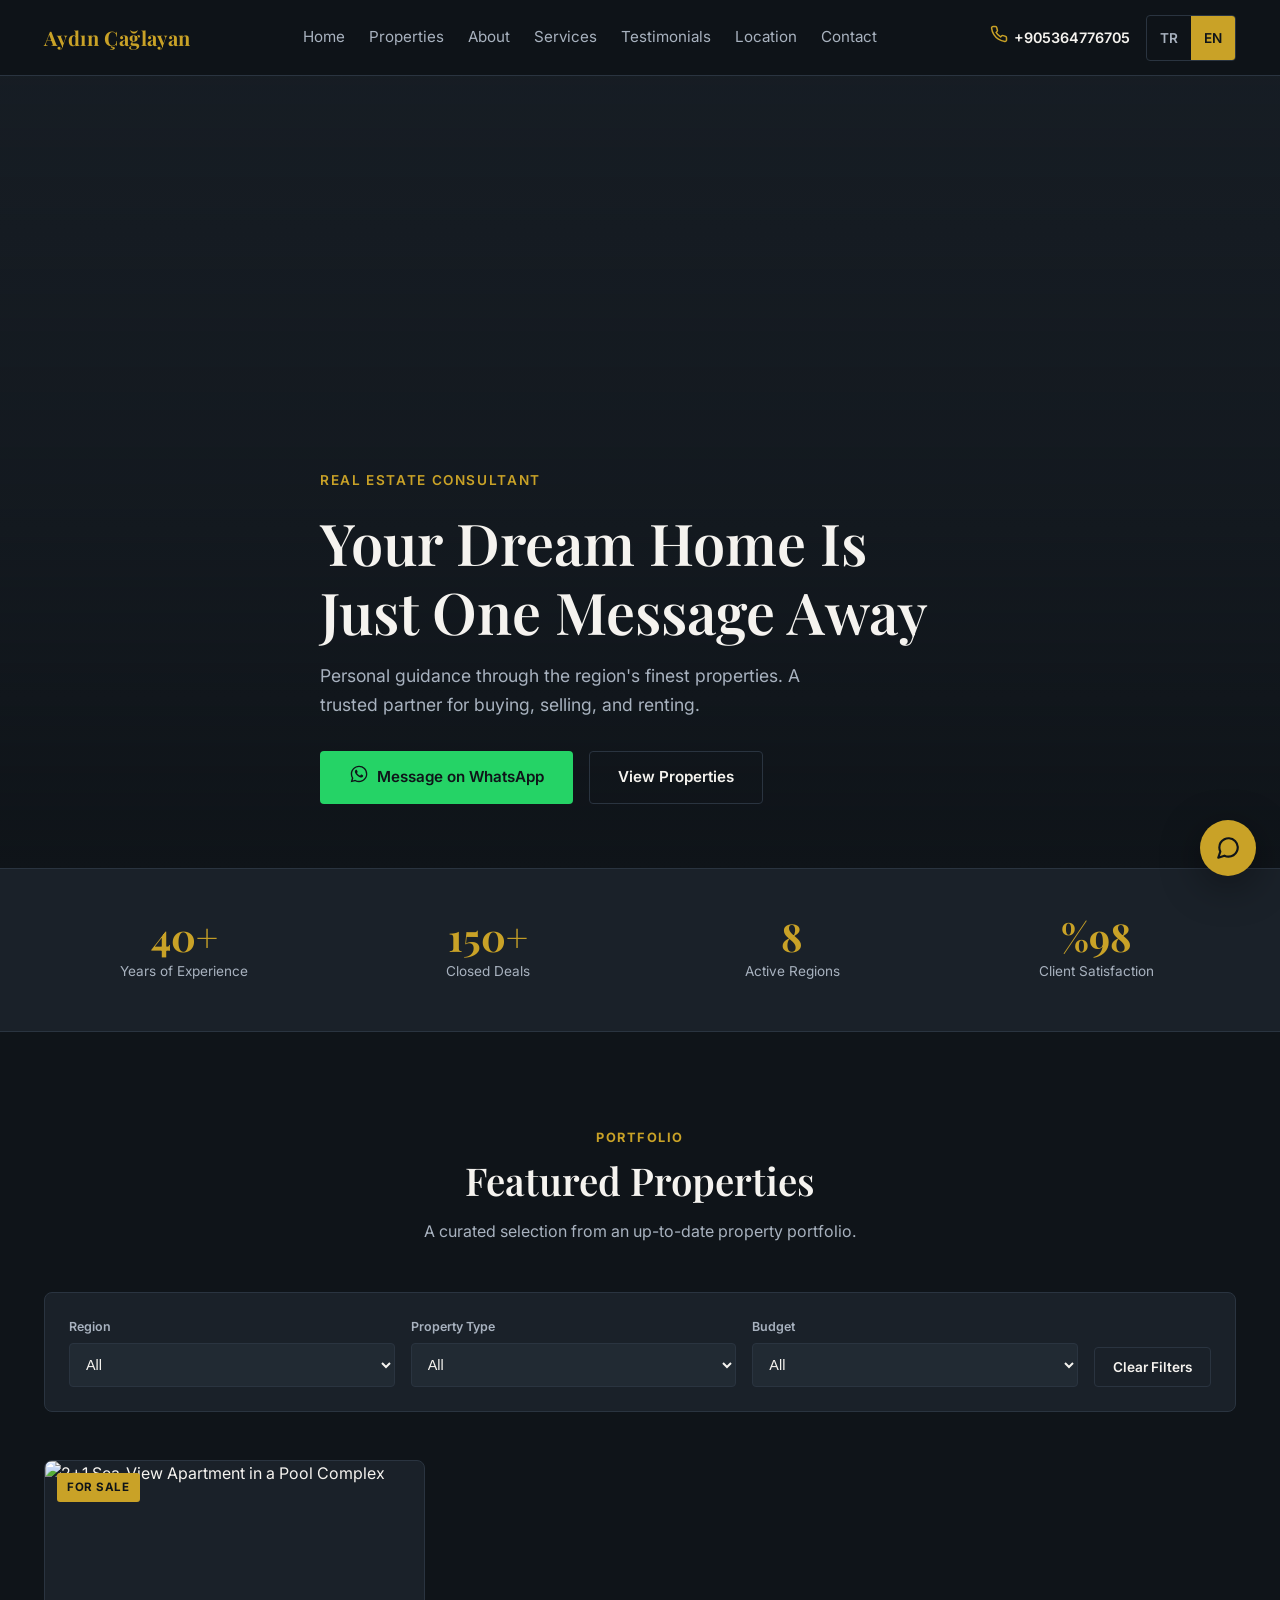
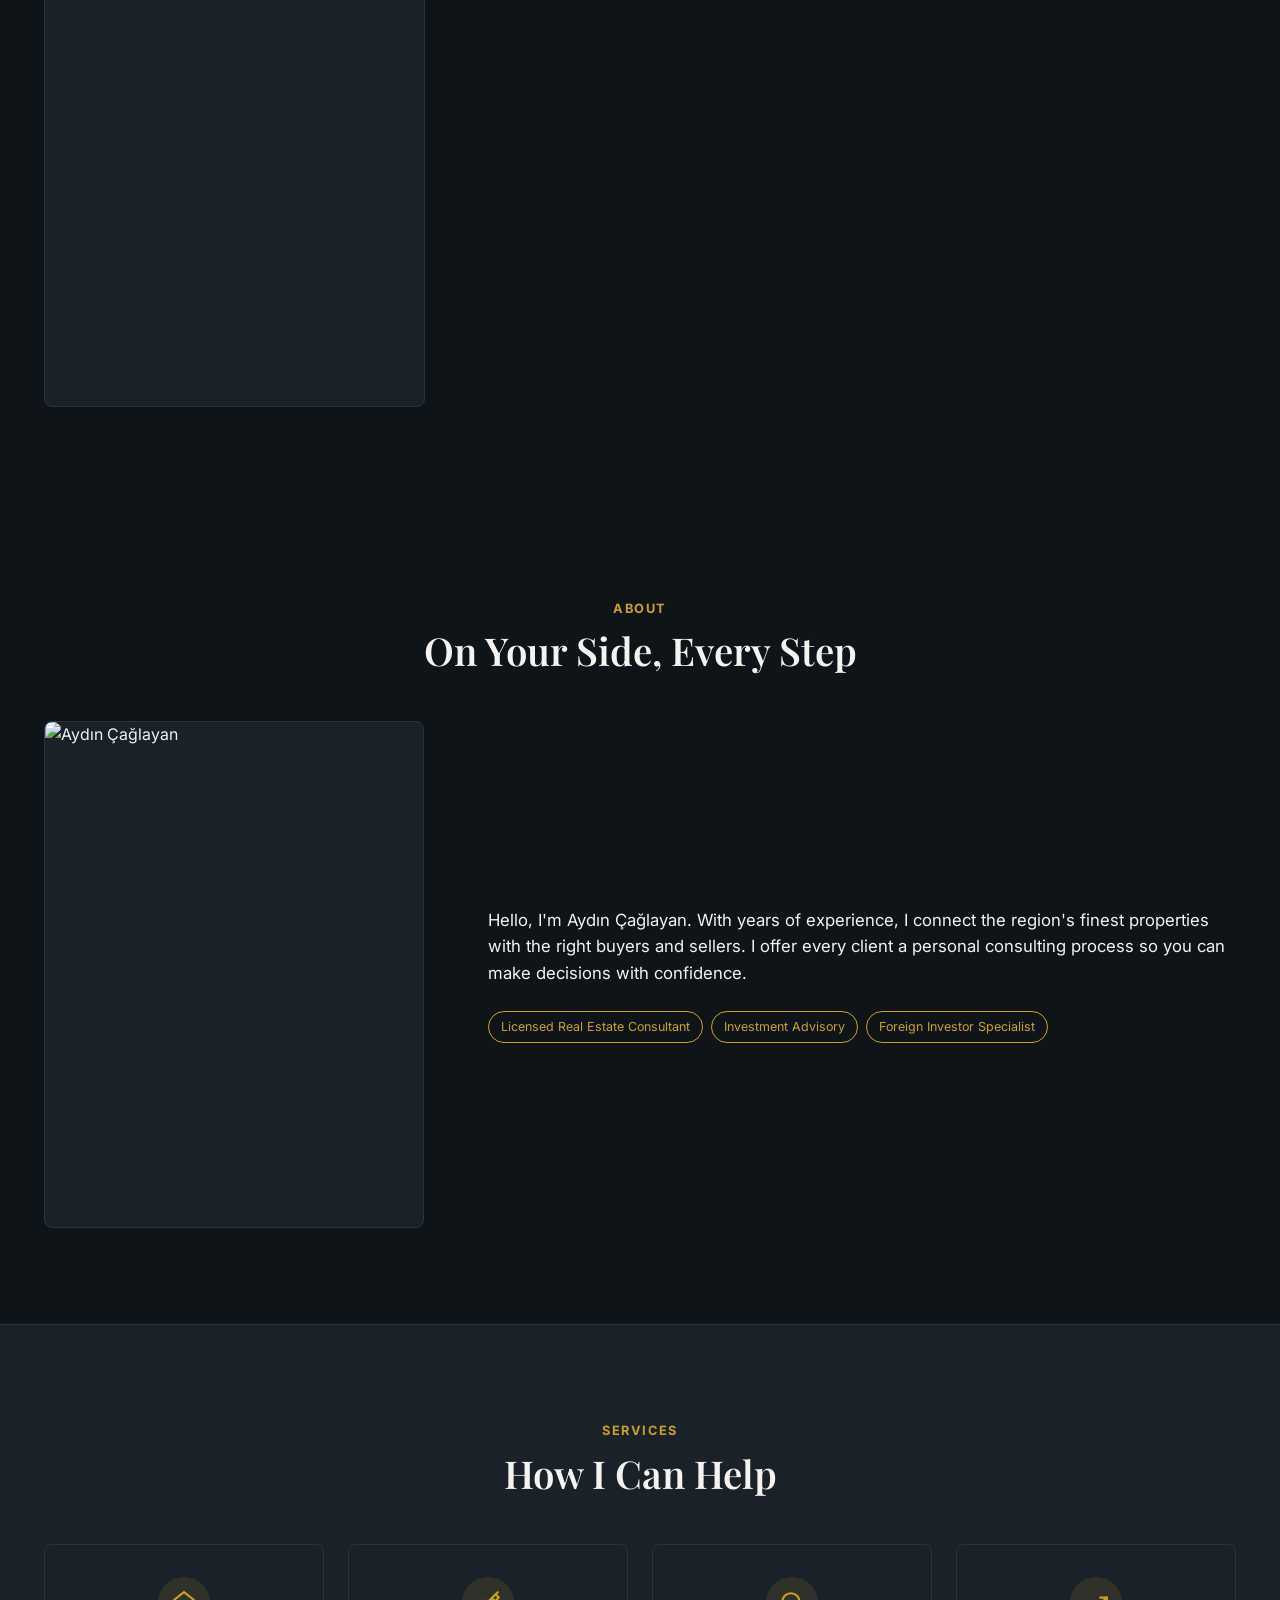
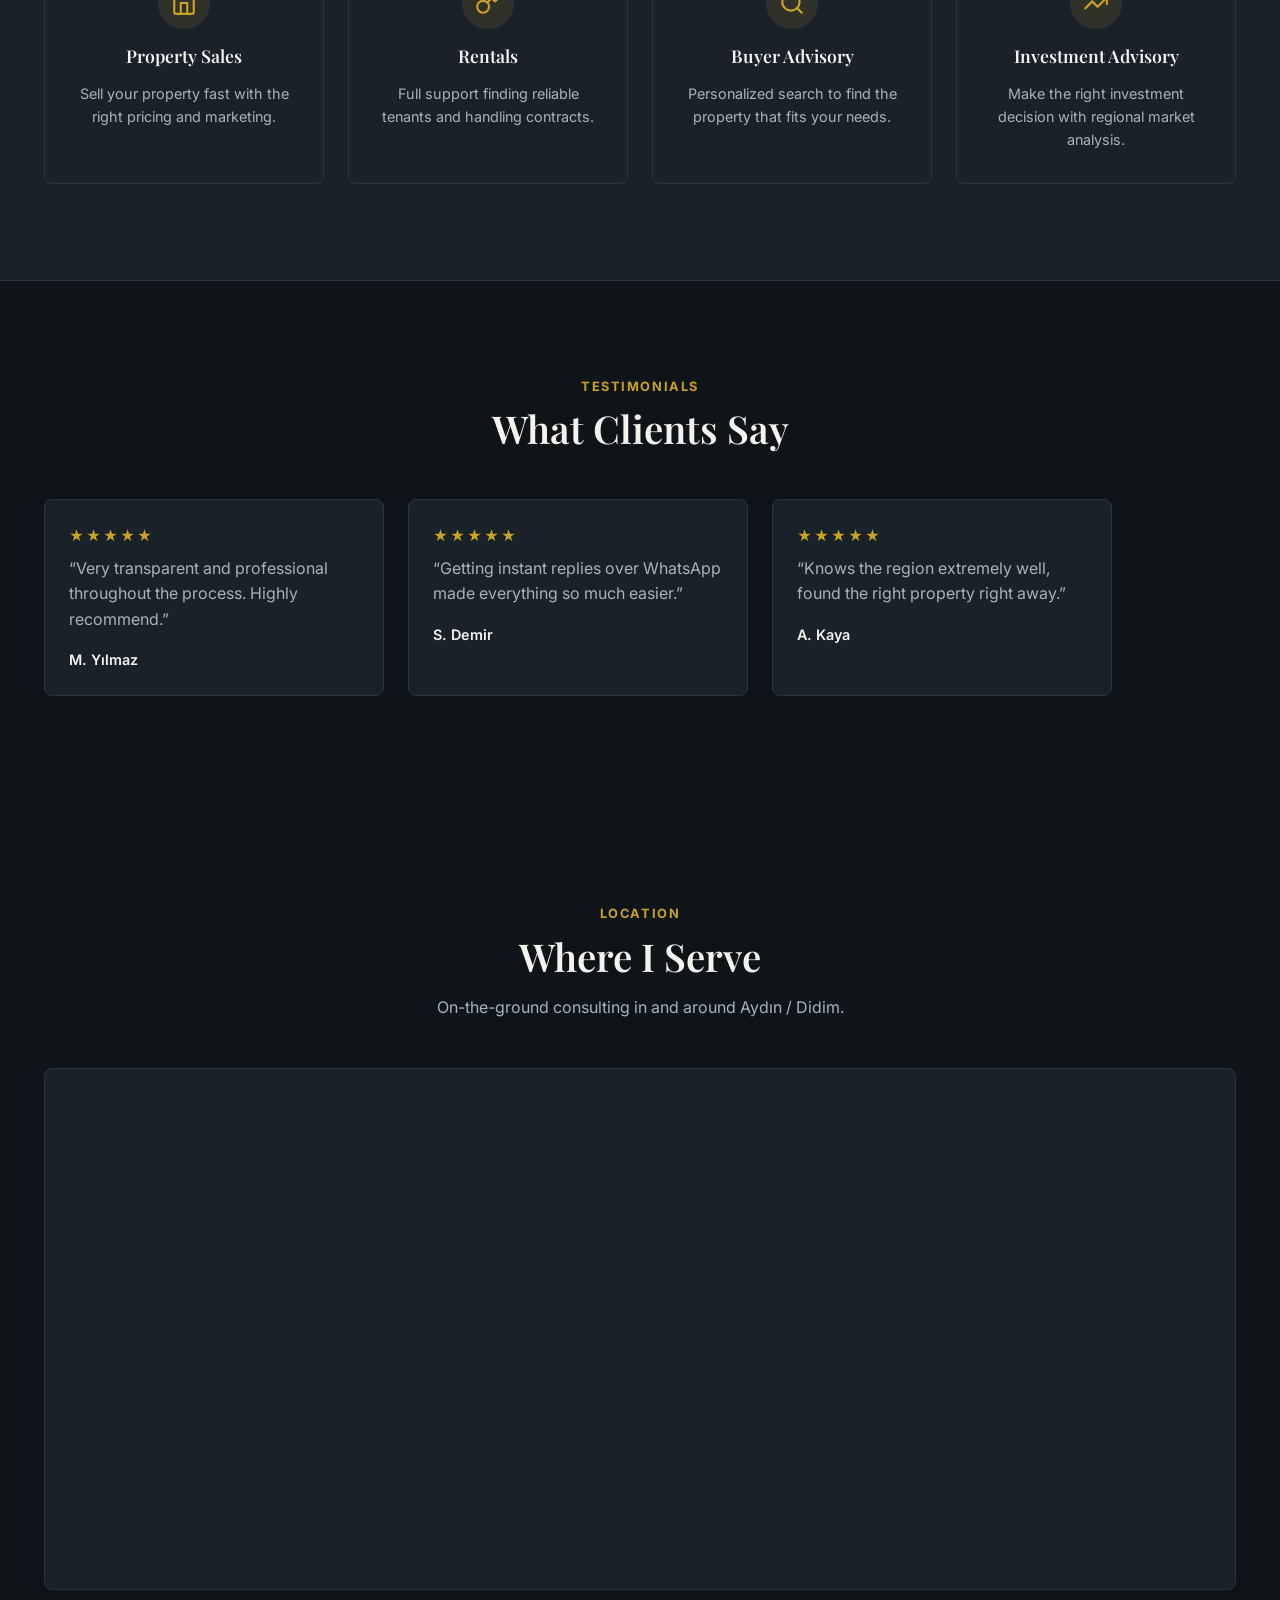
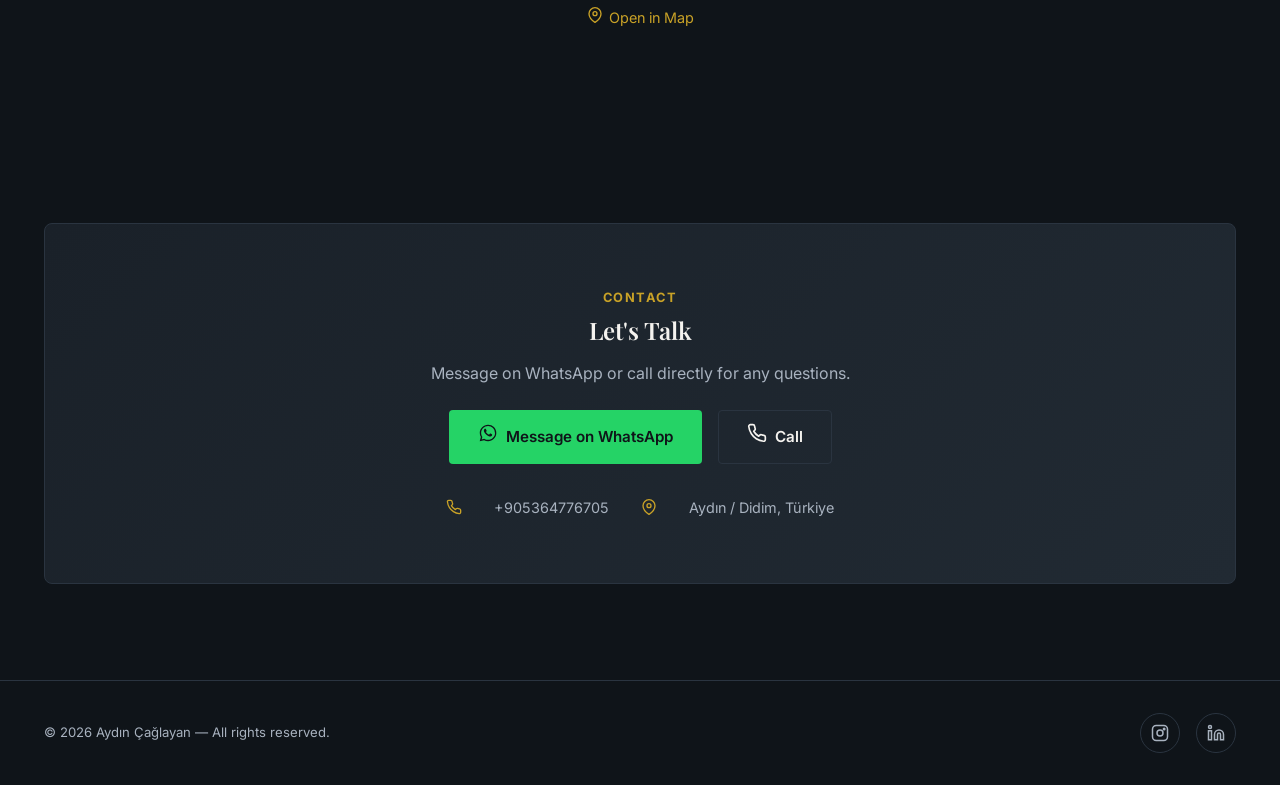
==== commit eafcc626: "Sanal gezinti altyapısı, scriptli asistan, tam ekran galeri, yapı bilgileri - lightbox.js: ilan deta" ====
--- a/index.html
+++ b/index.html
@@ -221,6 +221,7 @@
 <script src="assets/js/properties.js" defer></script>
 <script src="assets/js/i18n.js" defer></script>
 <script src="assets/js/app.js" defer></script>
+<script src="assets/js/chat.js" defer></script>
 <script defer>document.addEventListener("DOMContentLoaded", function () { document.getElementById("footer-year").textContent = new Date().getFullYear(); });</script>
 </body>
 </html>
--- a/assets/css/style.css
+++ b/assets/css/style.css
@@ -639,3 +639,281 @@
 .agent-card h3 { font-size: 1.05rem; margin-bottom: 2px; }
 .agent-card .role { font-size: 0.82rem; color: var(--text-muted); margin-bottom: var(--space-3); }
 .agent-card .btn { margin-bottom: 8px; }
+
+/* ============================================================
+   ERİŞİLEBİLİRLİK YARDIMCISI — ekranda görünmez, ekran okuyucuda okunur
+   ============================================================ */
+.sr-only {
+  position: absolute;
+  width: 1px; height: 1px;
+  padding: 0; margin: -1px;
+  overflow: hidden;
+  clip: rect(0, 0, 0, 0);
+  white-space: nowrap;
+  border: 0;
+}
+
+/* ============================================================
+   GALERİ KAREleri (ilan.html) — img yerine button, tıklanabilir
+   ============================================================ */
+.gallery-tile {
+  all: unset;
+  display: block;
+  width: 100%;
+  height: 100%;
+  cursor: pointer;
+  position: relative;
+}
+.gallery-more-overlay {
+  position: absolute;
+  inset: 0;
+  display: flex;
+  align-items: center;
+  justify-content: center;
+  background: var(--overlay-strong);
+  color: var(--text);
+  font-family: var(--font-heading);
+  font-size: 1.6rem;
+  font-weight: 700;
+}
+/* Masaüstünde 5. kare zaten "+N" rozetini taşıyor; mobilde CSS o kareyi gizlediği için
+   (bkz. .detail-gallery nth-child(n+5)) aynı rozet mobilde görünen son kareye (4.) taşınır. */
+.gallery-more-overlay-mobile { display: none; }
+@media (max-width: 760px) {
+  .gallery-more-overlay-mobile { display: flex; }
+}
+
+/* ============================================================
+   LIGHTBOX — tam ekran fotoğraf gösterimi
+   ============================================================ */
+.lightbox-overlay {
+  position: fixed;
+  inset: 0;
+  z-index: 300;
+  background: var(--overlay-strong);
+  display: flex;
+  align-items: center;
+  justify-content: center;
+  padding: var(--space-4);
+}
+.lightbox-figure {
+  margin: 0;
+  max-width: min(92vw, 1100px);
+  max-height: 86vh;
+  display: flex;
+  flex-direction: column;
+  align-items: center;
+  gap: var(--space-2);
+}
+.lightbox-img {
+  max-width: 100%;
+  max-height: 76vh;
+  width: auto;
+  height: auto;
+  border-radius: var(--radius);
+  object-fit: contain;
+}
+.lightbox-counter {
+  color: var(--text-muted);
+  font-size: 0.85rem;
+}
+.lightbox-close,
+.lightbox-nav {
+  position: absolute;
+  background: var(--surface);
+  border: 1px solid var(--border);
+  color: var(--text);
+  border-radius: 50%;
+  width: 48px; height: 48px;
+  display: flex; align-items: center; justify-content: center;
+  transition: border-color var(--transition), color var(--transition);
+}
+.lightbox-close:hover, .lightbox-nav:hover { border-color: var(--gold); color: var(--gold); }
+.lightbox-close svg, .lightbox-nav svg { width: 22px; height: 22px; }
+.lightbox-close { top: var(--space-3); right: var(--space-3); }
+.lightbox-prev { left: var(--space-3); top: 50%; transform: translateY(-50%); }
+.lightbox-next { right: var(--space-3); top: 50%; transform: translateY(-50%); }
+@media (max-width: 600px) {
+  .lightbox-close, .lightbox-nav { width: 40px; height: 40px; }
+  .lightbox-close svg, .lightbox-nav svg { width: 18px; height: 18px; }
+}
+
+/* ============================================================
+   SANAL GEZİNTİ (tour.js)
+   ============================================================ */
+.tour-section { margin-bottom: var(--space-4); }
+.tour-panel { margin-top: var(--space-2); }
+.tour-iframe {
+  width: 100%;
+  aspect-ratio: 16 / 9;
+  border: 0;
+  border-radius: var(--radius-lg);
+  background: var(--surface);
+}
+.tour-viewer {
+  width: 100%;
+  aspect-ratio: 16 / 9;
+  border-radius: var(--radius-lg);
+  overflow: hidden;
+  background: var(--surface-2);
+}
+.tour-tabs { display: flex; gap: 8px; flex-wrap: wrap; margin-bottom: var(--space-1); }
+.tour-tab {
+  background: var(--surface);
+  border: 1px solid var(--border);
+  color: var(--text-muted);
+  padding: 8px 14px;
+  border-radius: var(--radius);
+  font-size: 0.85rem;
+  min-height: 40px;
+}
+.tour-tab.active, .tour-tab:hover { border-color: var(--gold); color: var(--gold); }
+.tour-error { color: var(--text-muted); text-align: center; padding: var(--space-4) 0; }
+
+/* ============================================================
+   YAPI BİLGİLERİ TABLOSU (property-detail.js)
+   ============================================================ */
+.detail-features {
+  background: var(--surface);
+  border: 1px solid var(--border);
+  border-radius: var(--radius-lg);
+  padding: var(--space-3);
+  margin-bottom: var(--space-4);
+}
+.detail-features h3 { font-size: 1.05rem; margin-bottom: var(--space-2); }
+.detail-features-list {
+  margin: 0;
+  display: grid;
+  grid-template-columns: repeat(auto-fit, minmax(160px, 1fr));
+  gap: var(--space-2);
+}
+.detail-features-list > div { display: flex; flex-direction: column; gap: 2px; }
+.detail-features-list dt { font-size: 0.78rem; color: var(--text-muted); }
+.detail-features-list dd { margin: 0; font-weight: 600; color: var(--text); }
+
+/* ============================================================
+   SCRİPTLİ ASİSTAN (chat.js)
+   ============================================================ */
+.chat-toggle {
+  position: fixed;
+  right: var(--space-3);
+  bottom: var(--space-3);
+  z-index: 95;
+  width: 56px; height: 56px;
+  border-radius: 50%;
+  background: var(--gold);
+  color: var(--gold-ink);
+  border: none;
+  display: flex; align-items: center; justify-content: center;
+  box-shadow: var(--shadow);
+  transition: transform var(--transition), background var(--transition);
+}
+.chat-toggle:hover { transform: translateY(-2px); background: #dbb62c; }
+.chat-toggle svg { width: 26px; height: 26px; }
+@media (max-width: 767px) {
+  .chat-toggle { bottom: calc(var(--mobile-bar-height) + var(--space-2)); }
+}
+
+.chat-panel {
+  position: fixed;
+  right: var(--space-3);
+  bottom: calc(var(--space-3) + 68px);
+  z-index: 95;
+  width: min(360px, calc(100vw - var(--space-3) * 2));
+  max-height: min(560px, calc(100vh - var(--nav-height) - 120px));
+  background: var(--surface);
+  border: 1px solid var(--border);
+  border-radius: var(--radius-lg);
+  box-shadow: var(--shadow);
+  display: flex;
+  flex-direction: column;
+  overflow: hidden;
+}
+@media (max-width: 767px) {
+  .chat-panel { bottom: calc(var(--mobile-bar-height) + var(--space-2) + 68px); }
+}
+.chat-header {
+  display: flex; align-items: center; justify-content: space-between;
+  padding: var(--space-2) var(--space-3);
+  background: var(--surface-2);
+  border-bottom: 1px solid var(--border);
+}
+.chat-header-title { font-family: var(--font-heading); font-weight: 600; color: var(--text); }
+.chat-close {
+  background: none; border: none; color: var(--text-muted);
+  width: 32px; height: 32px; display: flex; align-items: center; justify-content: center;
+}
+.chat-close svg { width: 18px; height: 18px; }
+.chat-close:hover { color: var(--gold); }
+.chat-messages {
+  flex: 1;
+  overflow-y: auto;
+  padding: var(--space-2) var(--space-3);
+  display: flex;
+  flex-direction: column;
+  gap: var(--space-2);
+}
+.chat-msg { display: flex; flex-direction: column; gap: 6px; max-width: 88%; }
+.chat-msg-user { align-self: flex-end; align-items: flex-end; }
+.chat-msg-bot { align-self: flex-start; align-items: flex-start; }
+.chat-bubble {
+  padding: 10px 14px;
+  border-radius: var(--radius-lg);
+  font-size: 0.9rem;
+  line-height: 1.5;
+  white-space: pre-line;
+}
+.chat-msg-user .chat-bubble { background: var(--gold); color: var(--gold-ink); }
+.chat-msg-bot .chat-bubble { background: var(--surface-2); color: var(--text); border: 1px solid var(--border); }
+.chat-wa-link {
+  display: inline-flex;
+  align-items: center;
+  gap: 6px;
+  font-size: 0.78rem;
+  color: var(--wa);
+  font-weight: 600;
+}
+.chat-wa-link svg { width: 14px; height: 14px; }
+.chat-quick {
+  display: flex;
+  gap: 8px;
+  flex-wrap: wrap;
+  padding: 0 var(--space-3) var(--space-2);
+}
+.chat-chip {
+  background: var(--surface-2);
+  border: 1px solid var(--border);
+  color: var(--text-muted);
+  font-size: 0.78rem;
+  padding: 6px 12px;
+  border-radius: 999px;
+  min-height: 32px;
+}
+.chat-chip:hover { border-color: var(--gold); color: var(--gold); }
+.chat-form {
+  display: flex;
+  gap: 8px;
+  padding: var(--space-2) var(--space-3);
+  border-top: 1px solid var(--border);
+}
+.chat-input {
+  flex: 1;
+  background: var(--surface-2);
+  border: 1px solid var(--border);
+  color: var(--text);
+  padding: 10px 12px;
+  border-radius: var(--radius);
+  font-size: 0.9rem;
+  min-height: 44px;
+}
+.chat-send {
+  background: var(--gold);
+  color: var(--gold-ink);
+  border: none;
+  width: 44px; height: 44px;
+  border-radius: var(--radius);
+  display: flex; align-items: center; justify-content: center;
+  flex-shrink: 0;
+}
+.chat-send svg { width: 18px; height: 18px; }
+.chat-send:hover { background: #dbb62c; }
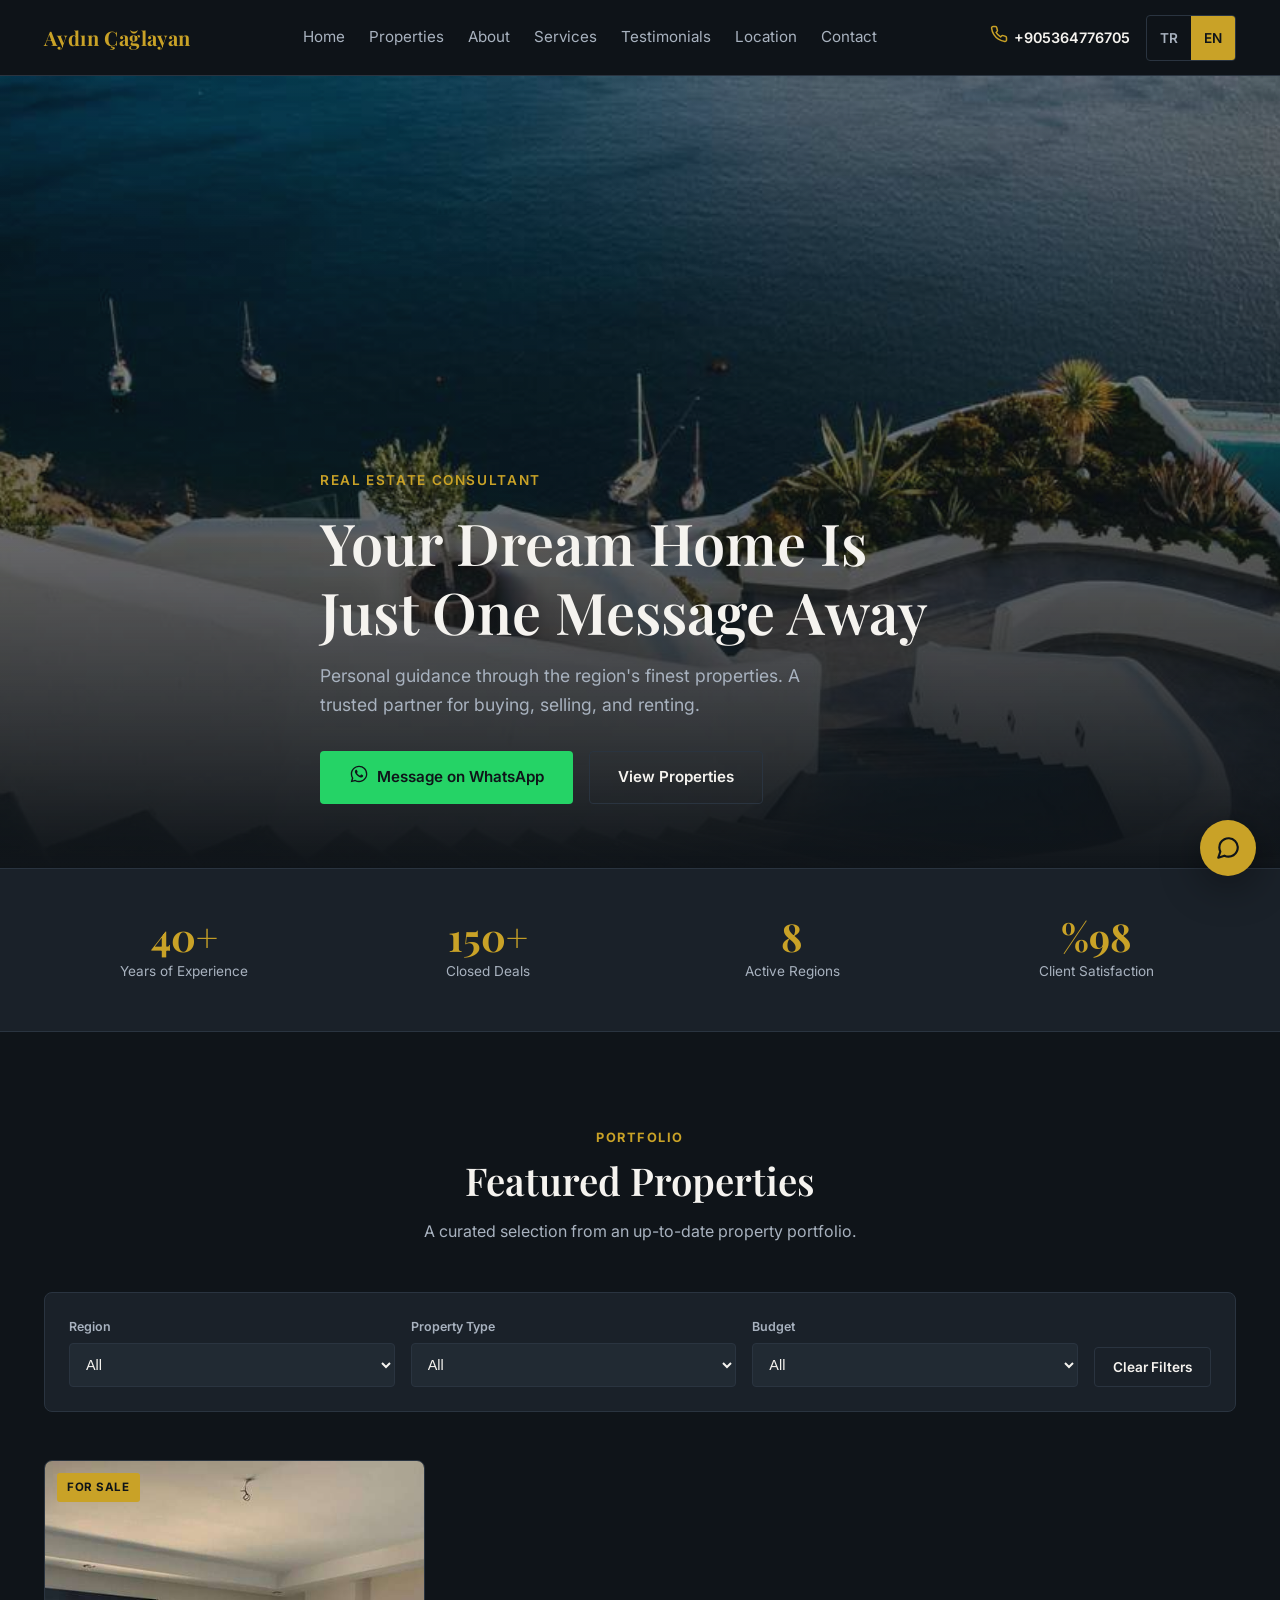
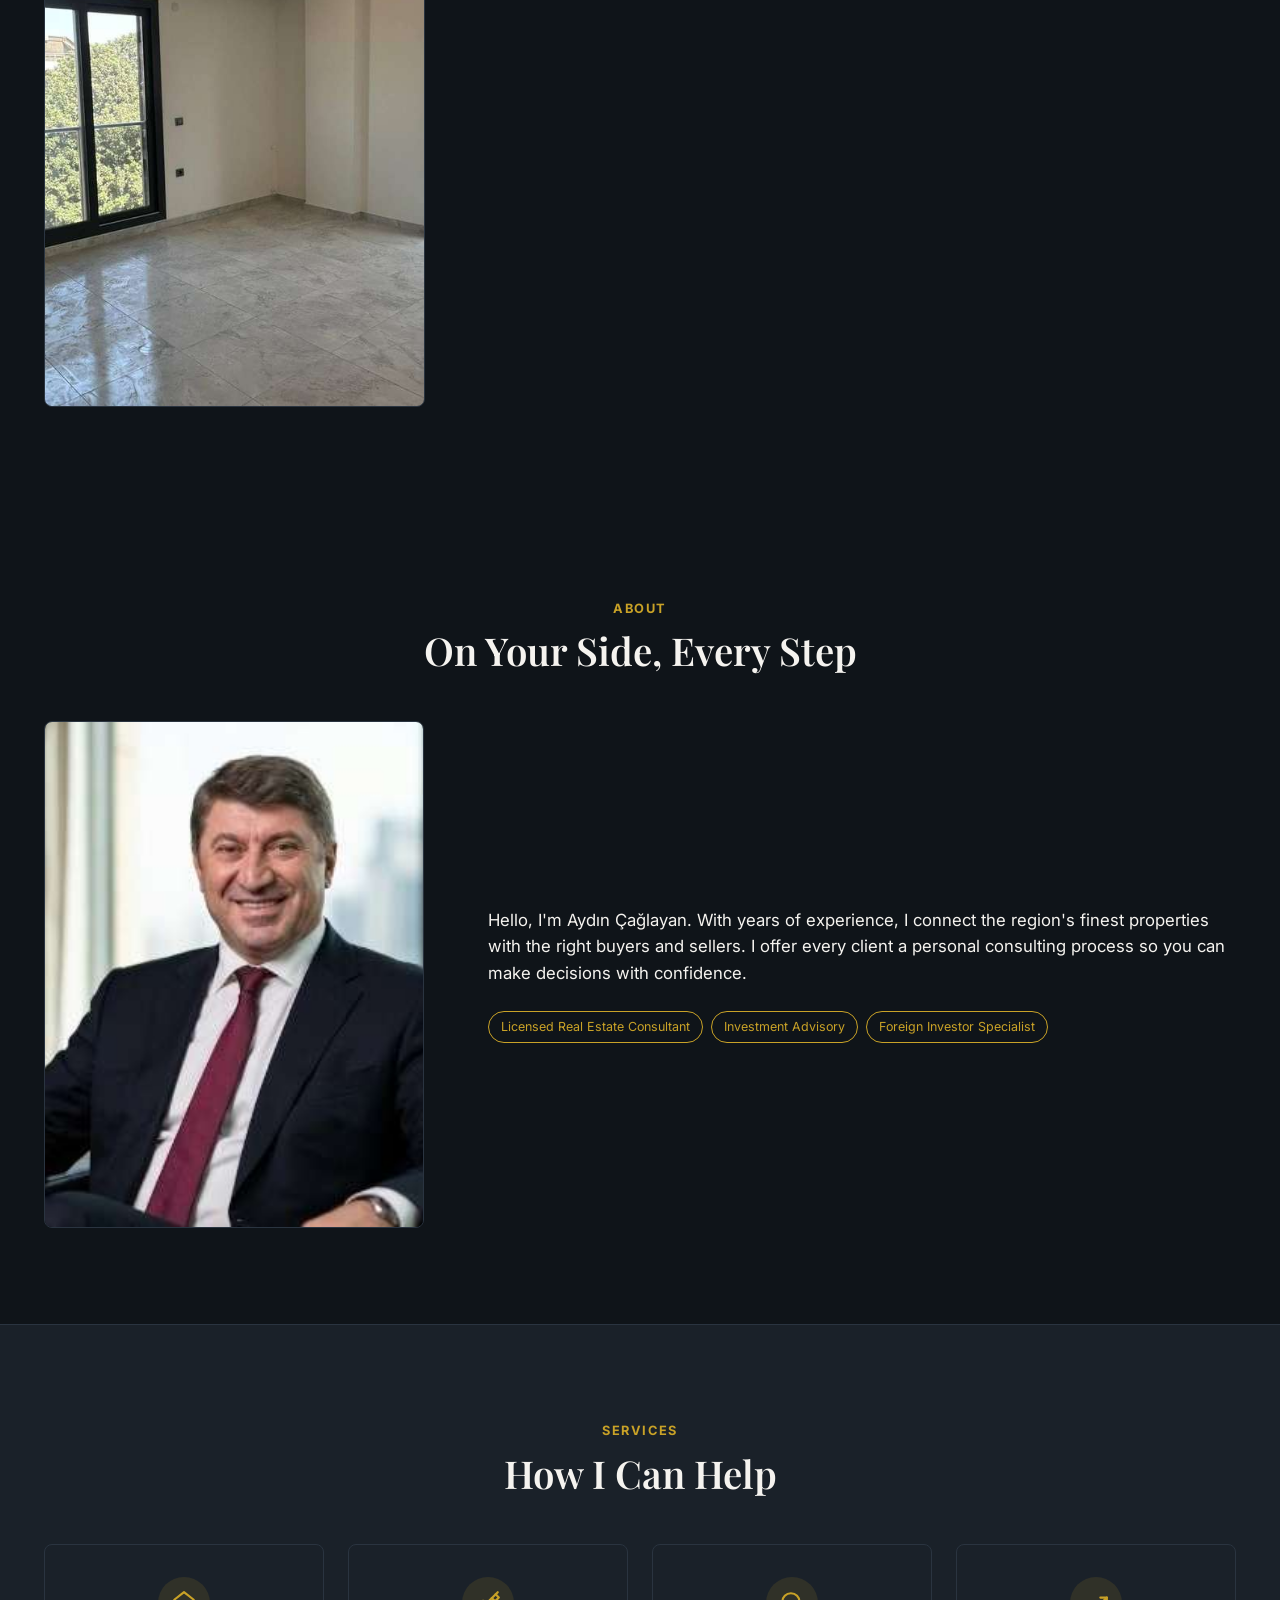
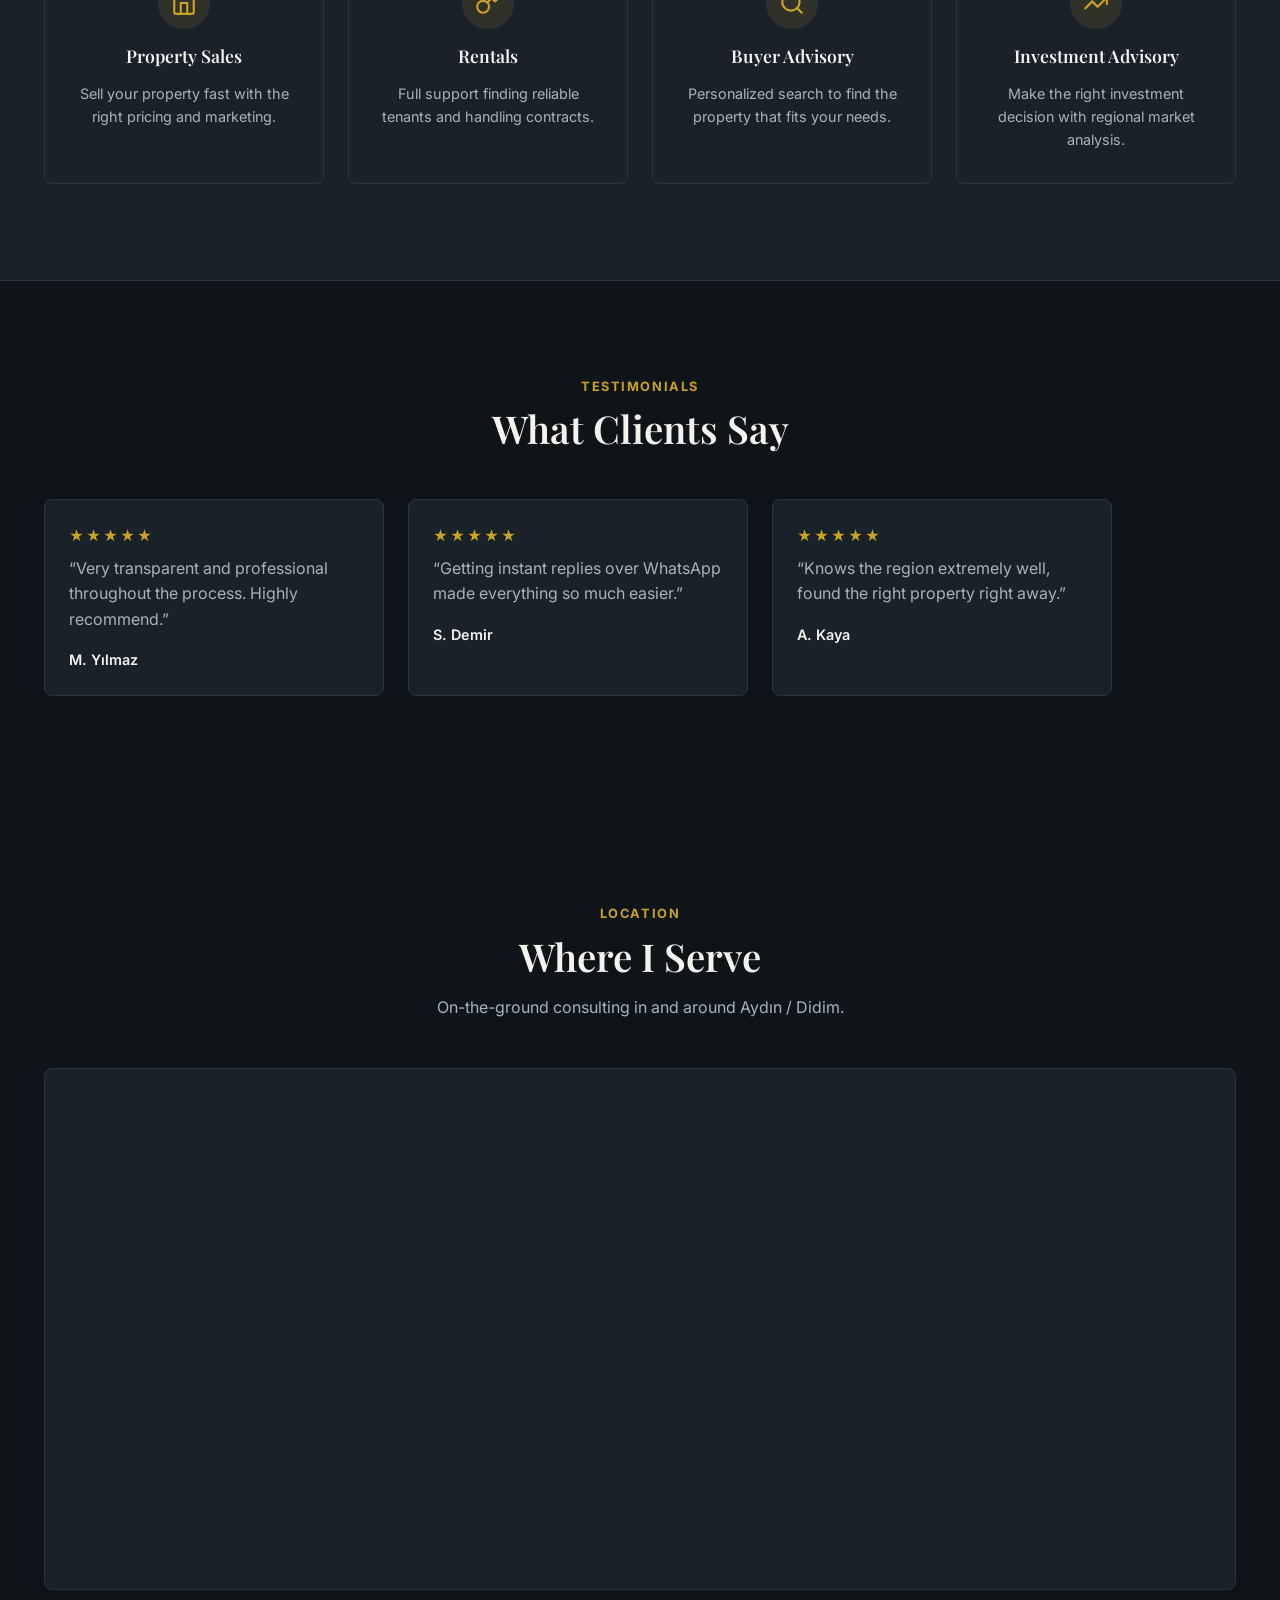
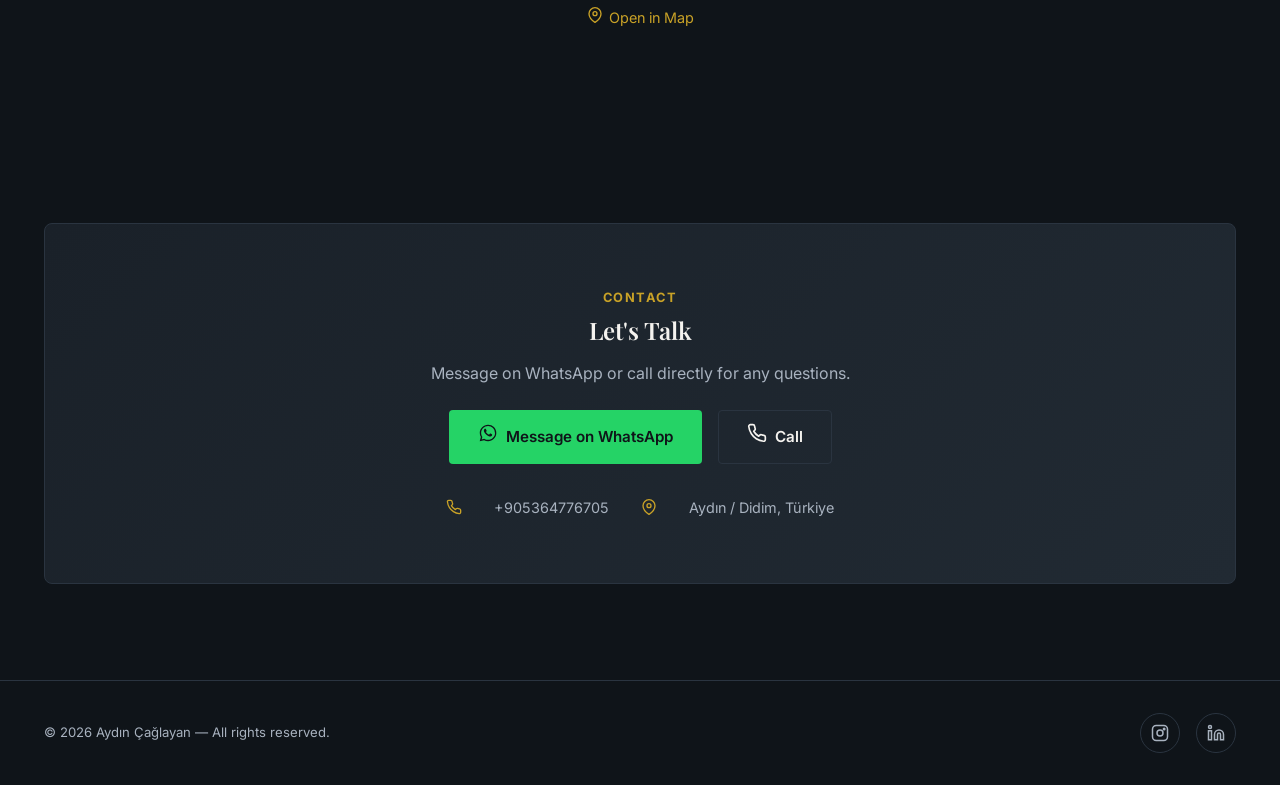
==== commit b3b3b857: "Görsel yolu ve Lighthouse duzeltmeleri: raw.githubusercontent yerine gorece yol, google notranslate," ====
--- a/index.html
+++ b/index.html
@@ -7,10 +7,13 @@
 <meta name="description" content="Bölgenin en değerli mülklerinde kişisel emlak danışmanlığı. Alım, satım ve kiralama süreçlerinizde güvenilir bir ortak.">
 <meta property="og:title" content="Emlak Danışmanı | Premium Gayrimenkul Danışmanlığı">
 <meta property="og:type" content="website">
+<meta name="google" content="notranslate">
 <link rel="icon" href="favicon.svg" type="image/svg+xml">
-<link rel="preconnect" href="https://fonts.googleapis.com">
+<link rel="preconnect" href="https://fonts.googleapis.com" crossorigin>
 <link rel="preconnect" href="https://fonts.gstatic.com" crossorigin>
-<link rel="stylesheet" href="https://fonts.googleapis.com/css2?family=Playfair+Display:wght@400;500;600;700&family=Inter:wght@300;400;500;600;700&display=swap">
+<link rel="preload" as="style" href="https://fonts.googleapis.com/css2?family=Playfair+Display:wght@400;500;600;700&family=Inter:wght@300;400;500;600;700&display=swap">
+<link rel="stylesheet" href="https://fonts.googleapis.com/css2?family=Playfair+Display:wght@400;500;600;700&family=Inter:wght@300;400;500;600;700&display=swap" media="print" onload="this.media='all'">
+<noscript><link rel="stylesheet" href="https://fonts.googleapis.com/css2?family=Playfair+Display:wght@400;500;600;700&family=Inter:wght@300;400;500;600;700&display=swap"></noscript>
 <link rel="stylesheet" href="assets/css/style.css">
 </head>
 <body>
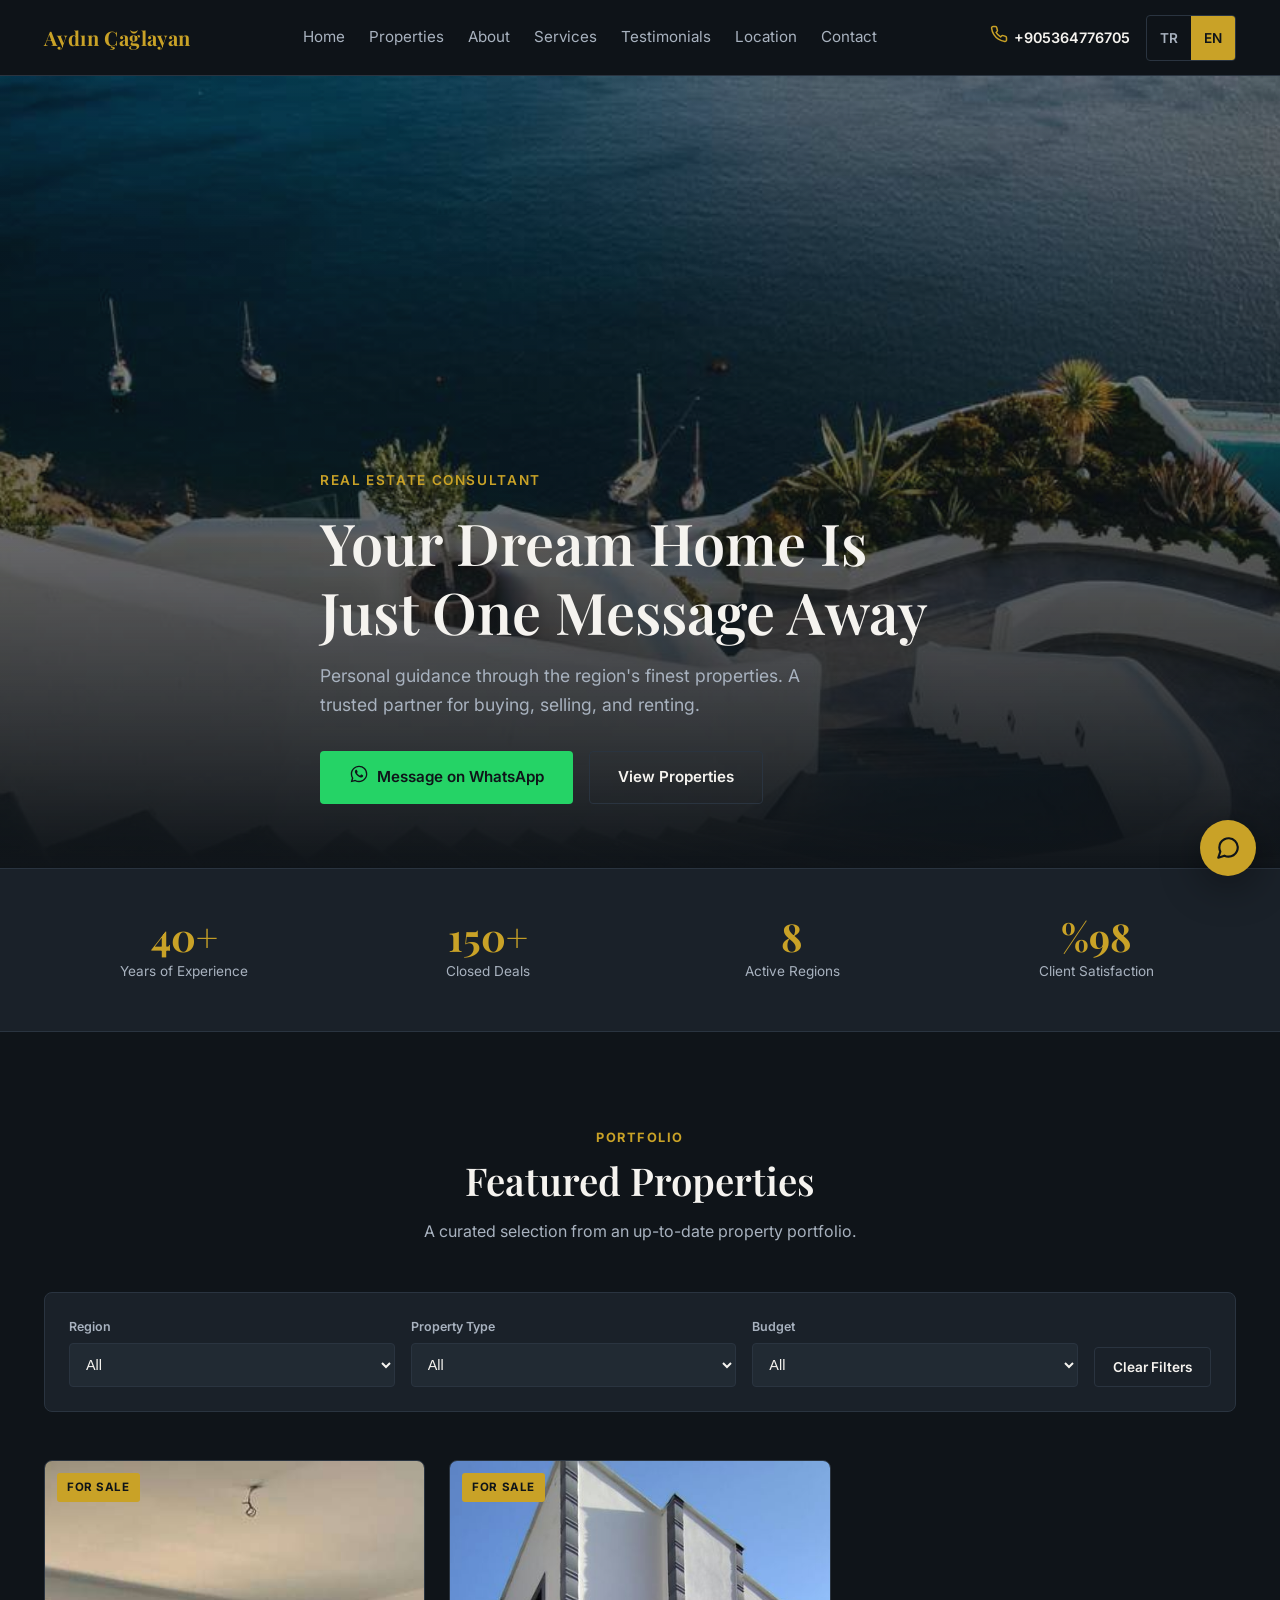
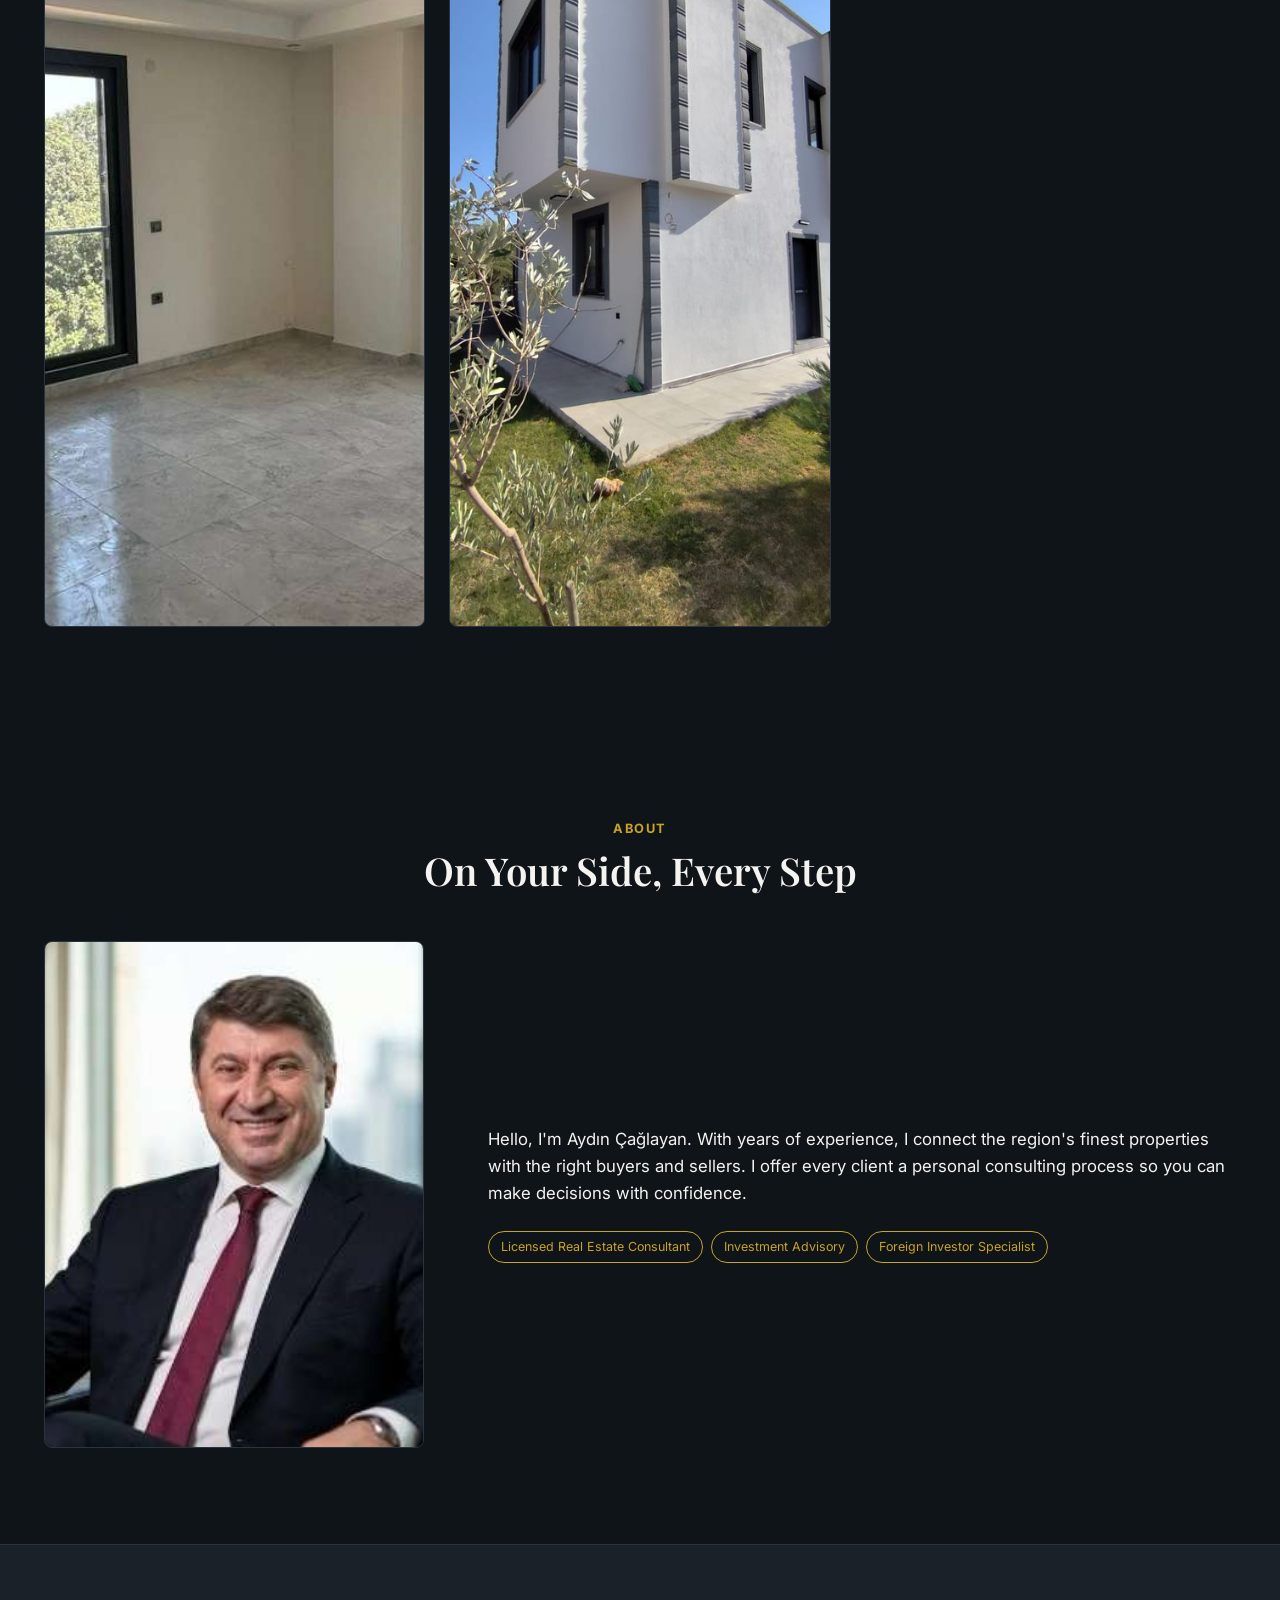
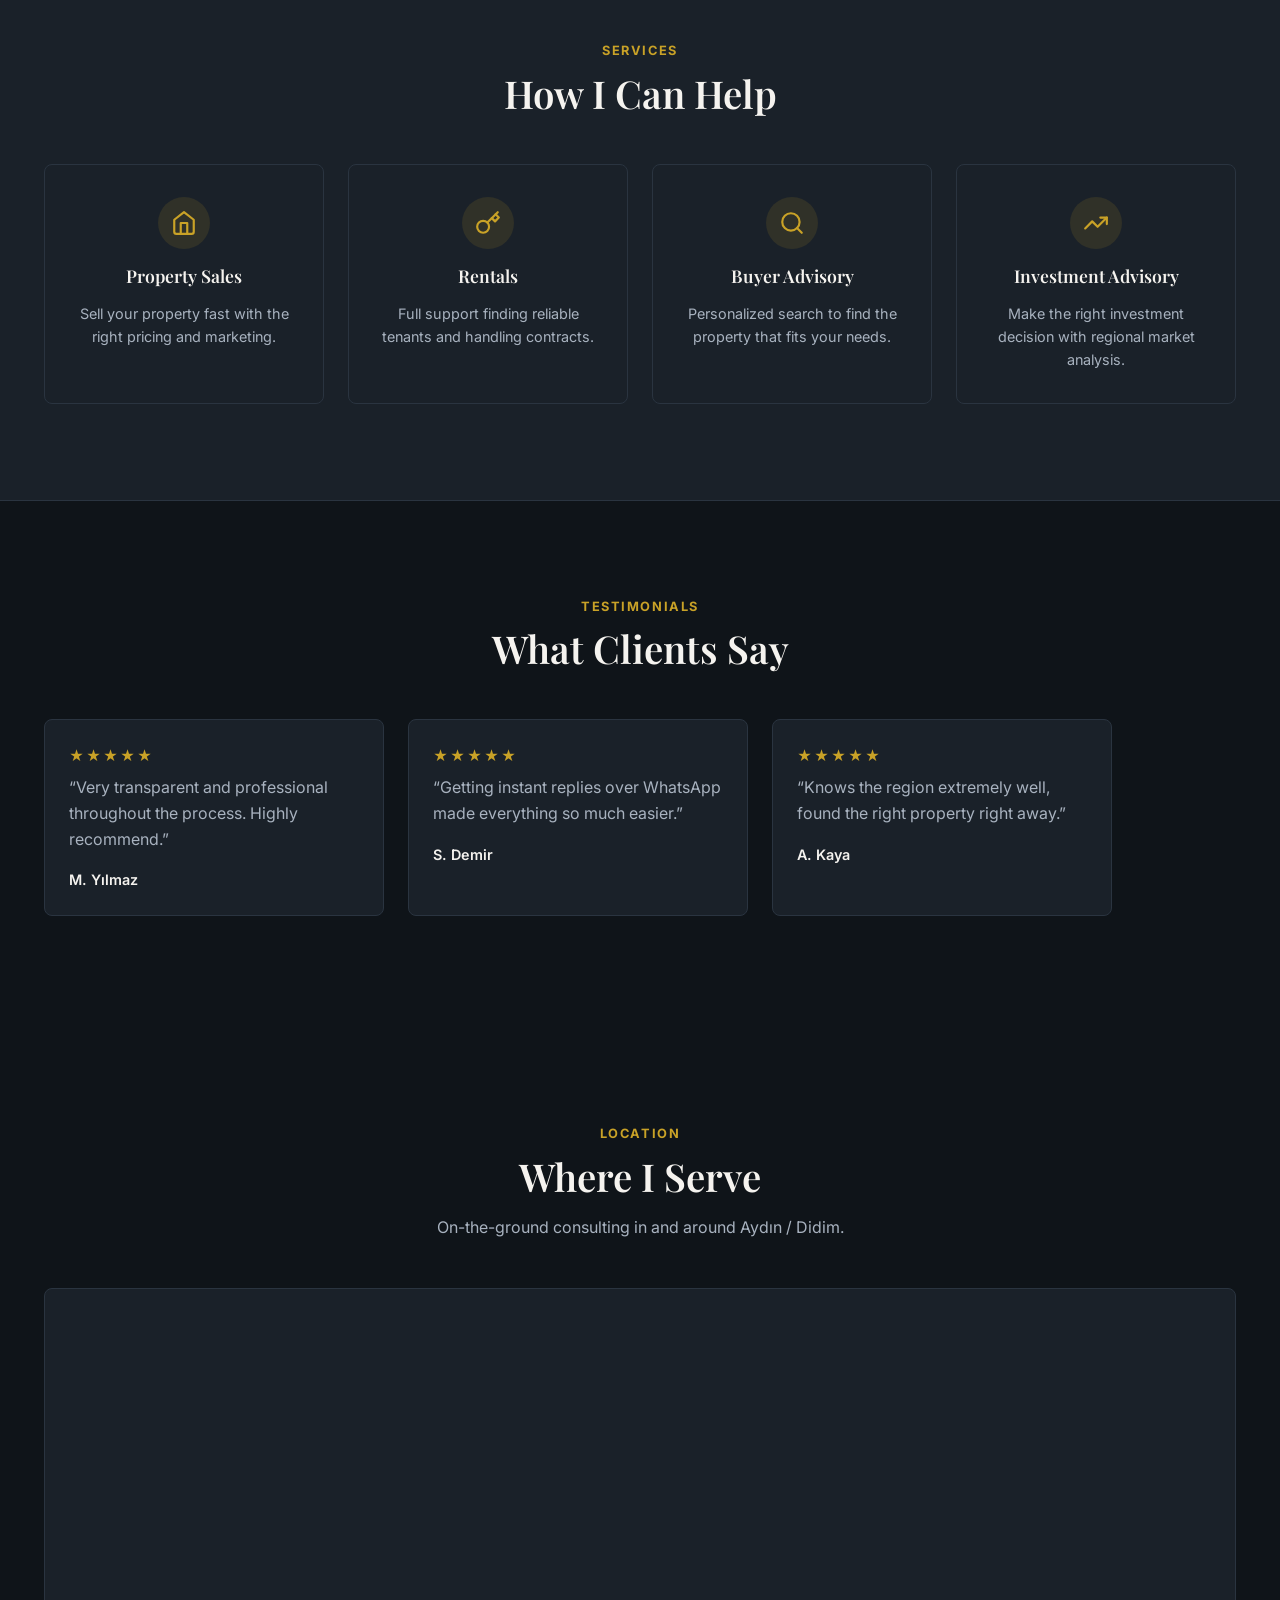
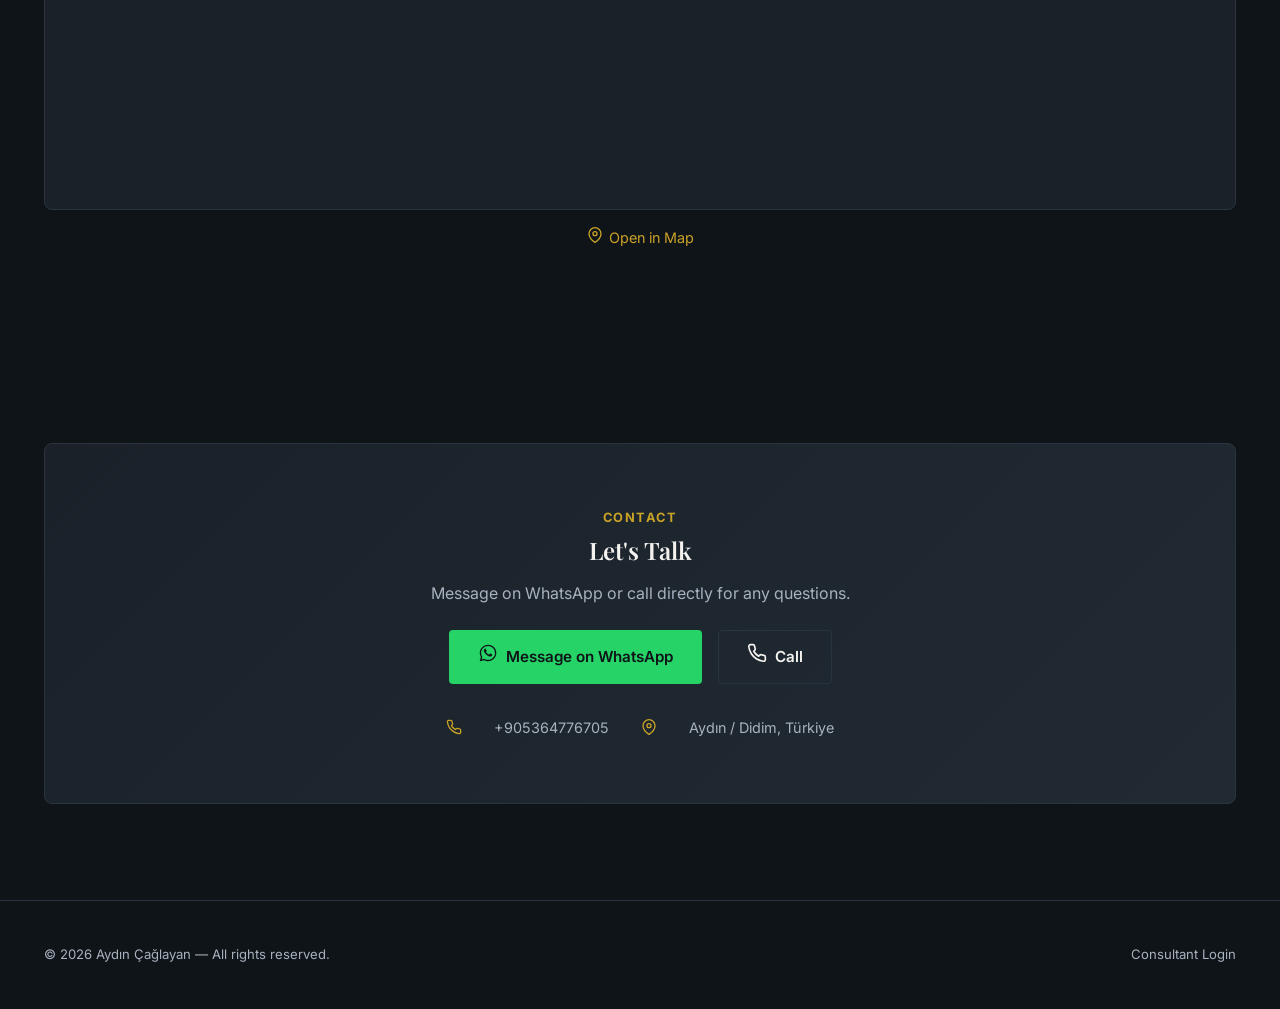
==== commit 7a4cc7fc: "Site denetimi: admin girisi linki, mobil taşma/menü, güvenlik ve erişilebilirlik düzeltmeleri - Foot" ====
--- a/index.html
+++ b/index.html
@@ -9,11 +9,12 @@
 <meta property="og:type" content="website">
 <meta name="google" content="notranslate">
 <link rel="icon" href="favicon.svg" type="image/svg+xml">
+<link rel="preload" as="image" href="assets/img/hero/hero.jpg" fetchpriority="high">
 <link rel="preconnect" href="https://fonts.googleapis.com" crossorigin>
 <link rel="preconnect" href="https://fonts.gstatic.com" crossorigin>
-<link rel="preload" as="style" href="https://fonts.googleapis.com/css2?family=Playfair+Display:wght@400;500;600;700&family=Inter:wght@300;400;500;600;700&display=swap">
-<link rel="stylesheet" href="https://fonts.googleapis.com/css2?family=Playfair+Display:wght@400;500;600;700&family=Inter:wght@300;400;500;600;700&display=swap" media="print" onload="this.media='all'">
-<noscript><link rel="stylesheet" href="https://fonts.googleapis.com/css2?family=Playfair+Display:wght@400;500;600;700&family=Inter:wght@300;400;500;600;700&display=swap"></noscript>
+<link rel="preload" as="style" href="https://fonts.googleapis.com/css2?family=Playfair+Display:wght@600;700&family=Inter:wght@400;600;700&display=swap">
+<link rel="stylesheet" href="https://fonts.googleapis.com/css2?family=Playfair+Display:wght@600;700&family=Inter:wght@400;600;700&display=swap" media="print" onload="this.media='all'">
+<noscript><link rel="stylesheet" href="https://fonts.googleapis.com/css2?family=Playfair+Display:wght@600;700&family=Inter:wght@400;600;700&display=swap"></noscript>
 <link rel="stylesheet" href="assets/css/style.css">
 </head>
 <body>
@@ -22,8 +23,8 @@
 <header class="site-header">
   <div class="container">
     <a href="index.html" class="brand"><span data-site-name>AD SOYAD</span></a>
-    <nav class="main-nav" aria-label="Ana menü">
-      <ul>
+    <nav class="main-nav" aria-label="Ana menü" data-i18n-aria="aria_main_nav">
+      <ul id="main-nav-list">
         <li><a href="#hero" data-i18n="nav_home">Anasayfa</a></li>
         <li><a href="#ilanlar" data-i18n="nav_properties">İlanlar</a></li>
         <li><a href="#hakkimda" data-i18n="nav_about">Hakkımda</a></li>
@@ -38,11 +39,11 @@
         <span data-icon="phone"></span>
         <span data-tel-text>Telefon</span>
       </a>
-      <div class="lang-switch" role="group" aria-label="Dil seçimi">
+      <div class="lang-switch" role="group" aria-label="Dil seçimi" data-i18n-aria="aria_lang_switch">
         <button type="button" data-lang="tr" aria-pressed="true">TR</button>
         <button type="button" data-lang="en" aria-pressed="false">EN</button>
       </div>
-      <button class="nav-toggle" aria-label="Menüyü aç" aria-expanded="false">
+      <button class="nav-toggle" aria-label="Menüyü aç" aria-expanded="false" aria-controls="main-nav-list" data-i18n-aria="aria_menu_open">
         <span data-icon="menu"></span>
       </button>
     </div>
@@ -151,7 +152,7 @@
         <div class="section-eyebrow" data-i18n="testimonials_eyebrow">Referanslar</div>
         <h2 data-i18n="testimonials_title">Müşterilerim Ne Diyor</h2>
       </div>
-      <div class="testimonials-track" id="testimonials-track"></div>
+      <div class="testimonials-track" id="testimonials-track" tabindex="0" role="region" data-i18n-aria="aria_testimonials" aria-label="Müşteri yorumları, yatay kaydırılabilir"></div>
     </div>
   </section>
 
@@ -206,9 +207,10 @@
   <div class="container footer-row">
     <div class="footer-copy">&copy; <span id="footer-year"></span> <span data-site-name>AD SOYAD</span> — <span data-i18n="footer_rights">Tüm hakları saklıdır.</span></div>
     <div class="footer-social">
-      <a href="#" aria-label="Instagram" data-icon="instagram"></a>
-      <a href="#" aria-label="LinkedIn" data-icon="linkedin"></a>
-    </div>
+      <a href="#" aria-label="Instagram" data-icon="instagram" data-social="instagram" target="_blank" rel="noopener"></a>
+      <a href="#" aria-label="LinkedIn" data-icon="linkedin" data-social="linkedin" target="_blank" rel="noopener"></a>
+    </div>
+    <a href="admin/" class="footer-admin-link" rel="nofollow" data-i18n="footer_admin">Danışman Girişi</a>
   </div>
 </footer>
 
--- a/assets/css/style.css
+++ b/assets/css/style.css
@@ -199,11 +199,37 @@
 .nav-toggle svg { width: 26px; height: 26px; stroke: var(--text); }
 
 @media (max-width: 900px) {
-  .main-nav ul { display: none; }
+  .nav-toggle { display: flex; }
+  .main-nav ul {
+    display: none;
+    position: absolute;
+    top: var(--nav-height);
+    left: 0;
+    right: 0;
+    flex-direction: column;
+    gap: 0;
+    background: var(--overlay-strong);
+    backdrop-filter: blur(12px);
+    -webkit-backdrop-filter: blur(12px);
+    border-bottom: 1px solid var(--border);
+    padding: 0 var(--space-3);
+    max-height: calc(100vh - var(--nav-height));
+    overflow-y: auto;
+  }
+  .main-nav ul.nav-open { display: flex; }
+  .main-nav ul li { border-top: 1px solid var(--border); }
+  .main-nav ul li:first-child { border-top: none; }
+  .main-nav a { width: 100%; }
   .tel-link span { display: none; }
 }
 @media (max-width: 600px) {
   .brand { font-size: 1.05rem; }
+}
+@media (max-width: 380px) {
+  .site-header .container { padding: 0 var(--space-2); }
+  .header-actions { gap: 8px; }
+  .lang-switch button { min-width: 36px; padding: 8px; }
+  .nav-toggle { min-width: 40px; }
 }
 
 /* ============================================================
@@ -381,7 +407,7 @@
    ============================================================ */
 .property-grid {
   display: grid;
-  grid-template-columns: repeat(auto-fill, minmax(320px, 1fr));
+  grid-template-columns: repeat(auto-fill, minmax(min(320px, 100%), 1fr));
   gap: var(--space-3);
 }
 .property-card {
@@ -420,7 +446,7 @@
 .property-meta span { display: flex; align-items: center; gap: 5px; }
 .property-meta svg { width: 16px; height: 16px; stroke: var(--gold); }
 .property-actions { display: flex; gap: var(--space-1); }
-.property-actions .btn { flex: 1; }
+.property-actions .btn { flex: 1; min-width: 0; white-space: normal; text-align: center; }
 .empty-state { text-align: center; padding: var(--space-6) 0; color: var(--text-muted); }
 .load-more { text-align: center; margin-top: var(--space-4); }
 
@@ -512,6 +538,9 @@
   text-align: center;
 }
 .contact-panel h2 { margin-bottom: var(--space-2); }
+@media (max-width: 767px) {
+  .contact-panel { padding: var(--space-4) var(--space-3); }
+}
 .contact-actions { display: flex; gap: var(--space-2); justify-content: center; flex-wrap: wrap; margin-top: var(--space-3); }
 .contact-info { display: flex; gap: var(--space-4); justify-content: center; margin-top: var(--space-4); flex-wrap: wrap; color: var(--text-muted); font-size: 0.9rem; }
 .contact-info span { display: flex; align-items: center; gap: 6px; }
@@ -557,6 +586,16 @@
 .footer-social a:hover { border-color: var(--gold); }
 .footer-social svg { width: 18px; height: 18px; stroke: var(--text-muted); }
 .footer-copy { font-size: 0.82rem; color: var(--text-muted); }
+.footer-admin-link {
+  font-size: 0.82rem;
+  color: var(--text-muted);
+  display: inline-flex;
+  align-items: center;
+  min-height: 44px;
+  white-space: nowrap;
+  transition: color var(--transition);
+}
+.footer-admin-link:hover, .footer-admin-link:focus-visible { color: var(--gold); }
 
 /* ============================================================
    MOBİL SABİT CTA BAR
@@ -614,6 +653,7 @@
 .detail-gallery > *:first-child { grid-row: span 2; grid-column: span 1; }
 @media (max-width: 760px) {
   .detail-gallery { grid-template-columns: 1fr 1fr; grid-template-rows: 160px 160px; }
+  .detail-gallery > *:first-child { grid-row: auto; grid-column: auto; }
   .detail-gallery > *:nth-child(n+5) { display: none; }
 }
 .detail-head { display: flex; justify-content: space-between; align-items: flex-start; gap: var(--space-3); flex-wrap: wrap; margin-bottom: var(--space-4); }
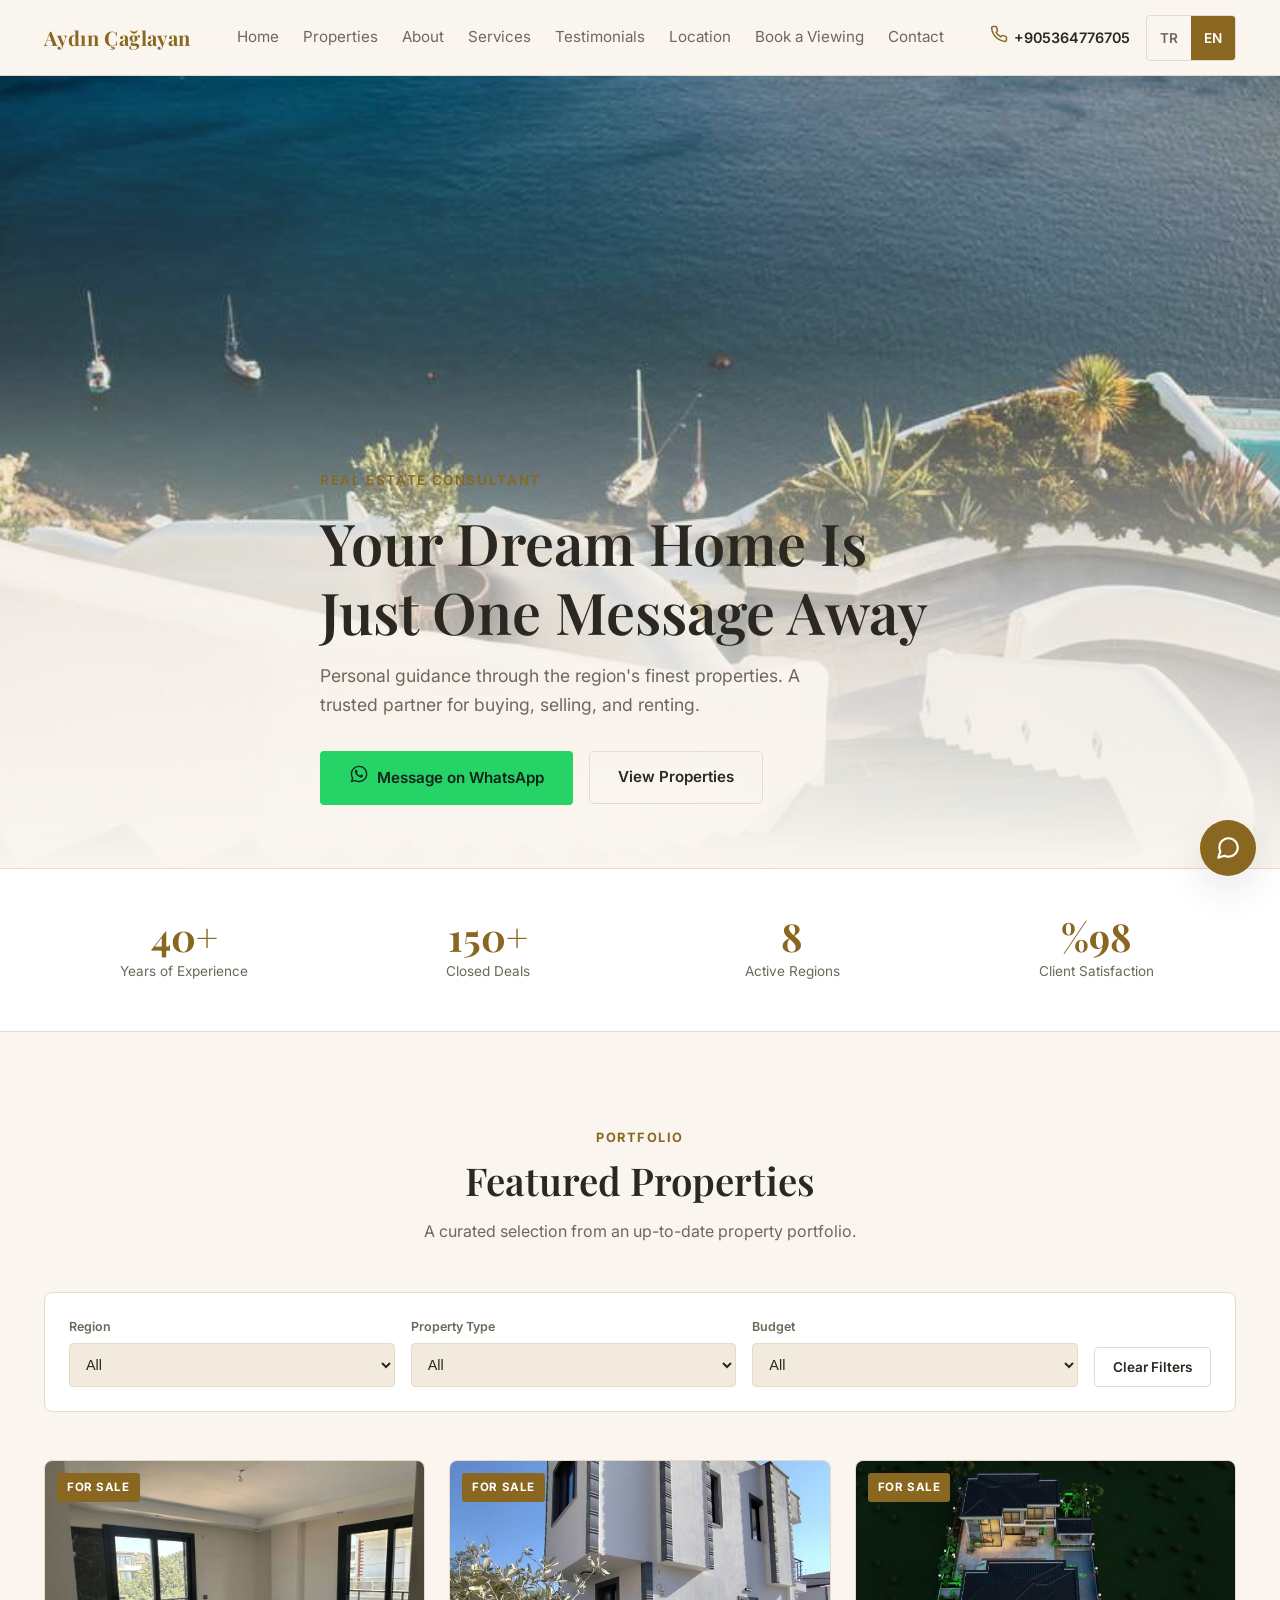
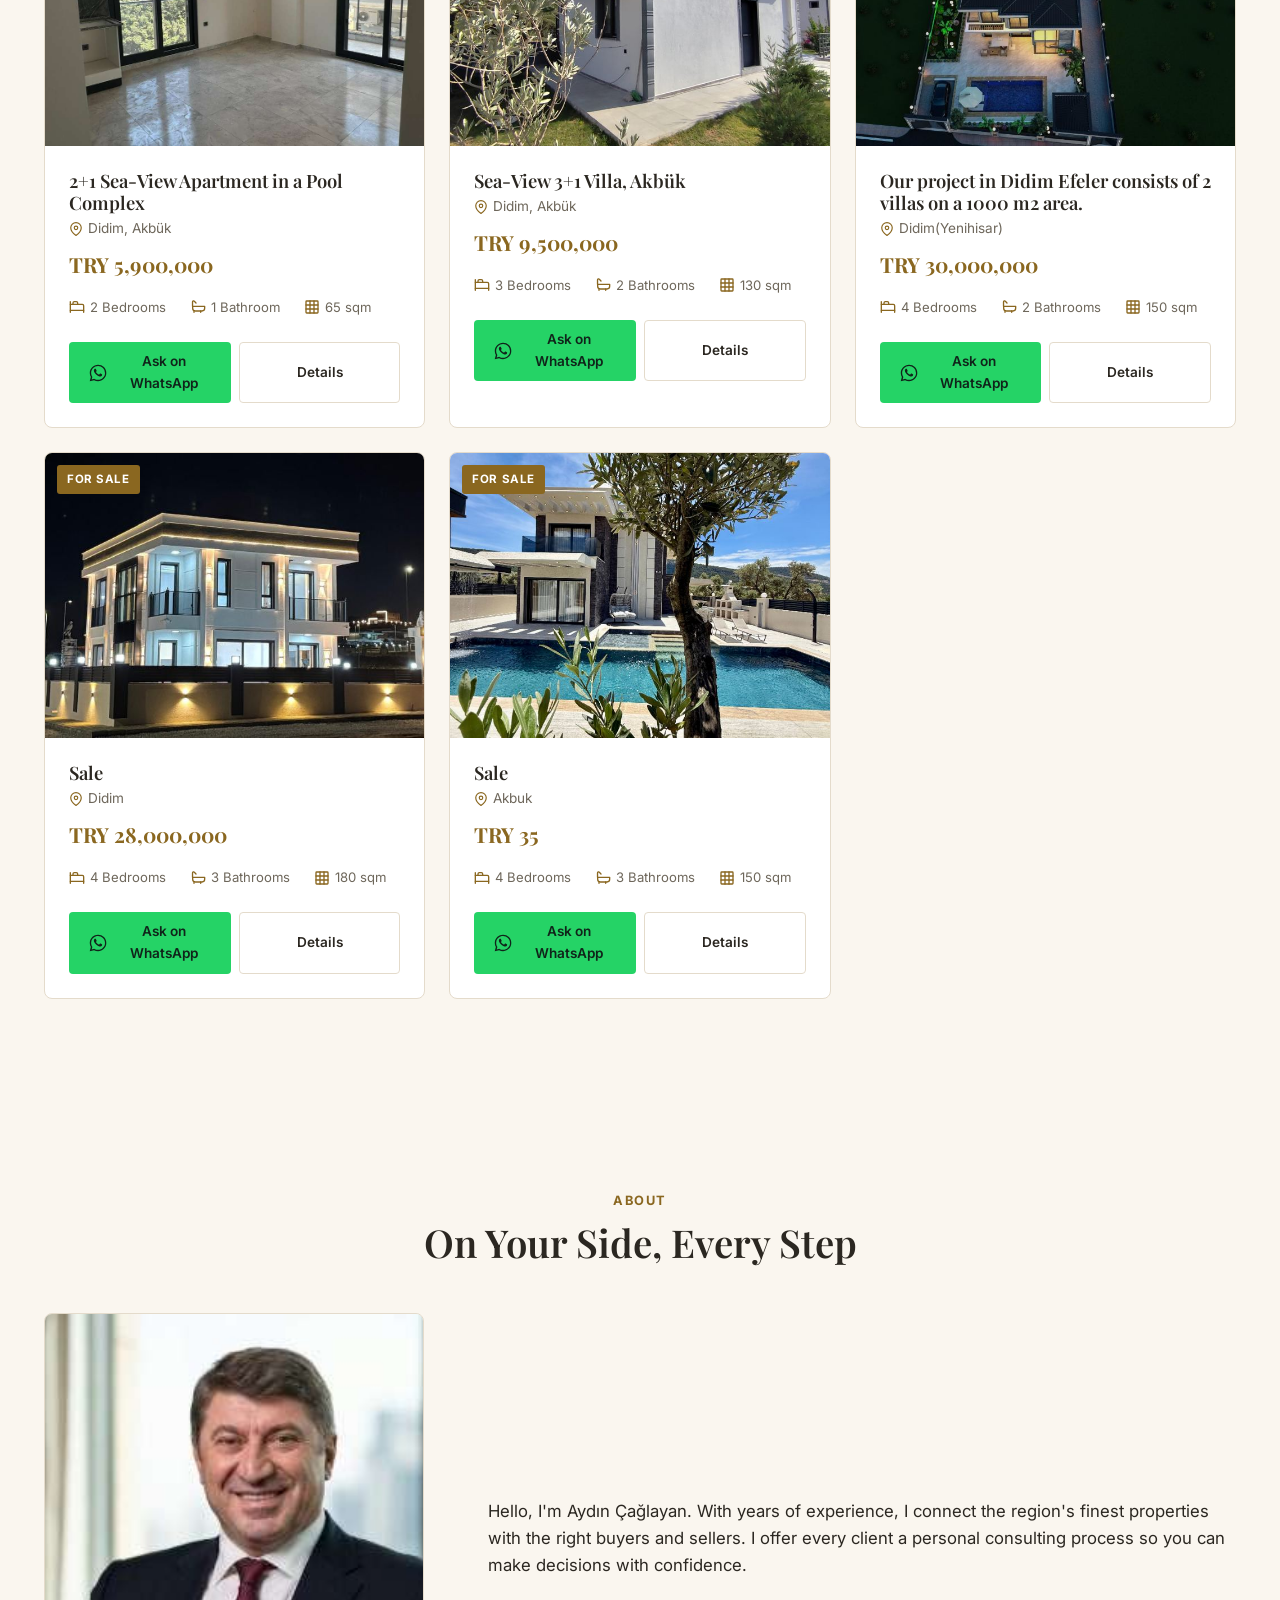
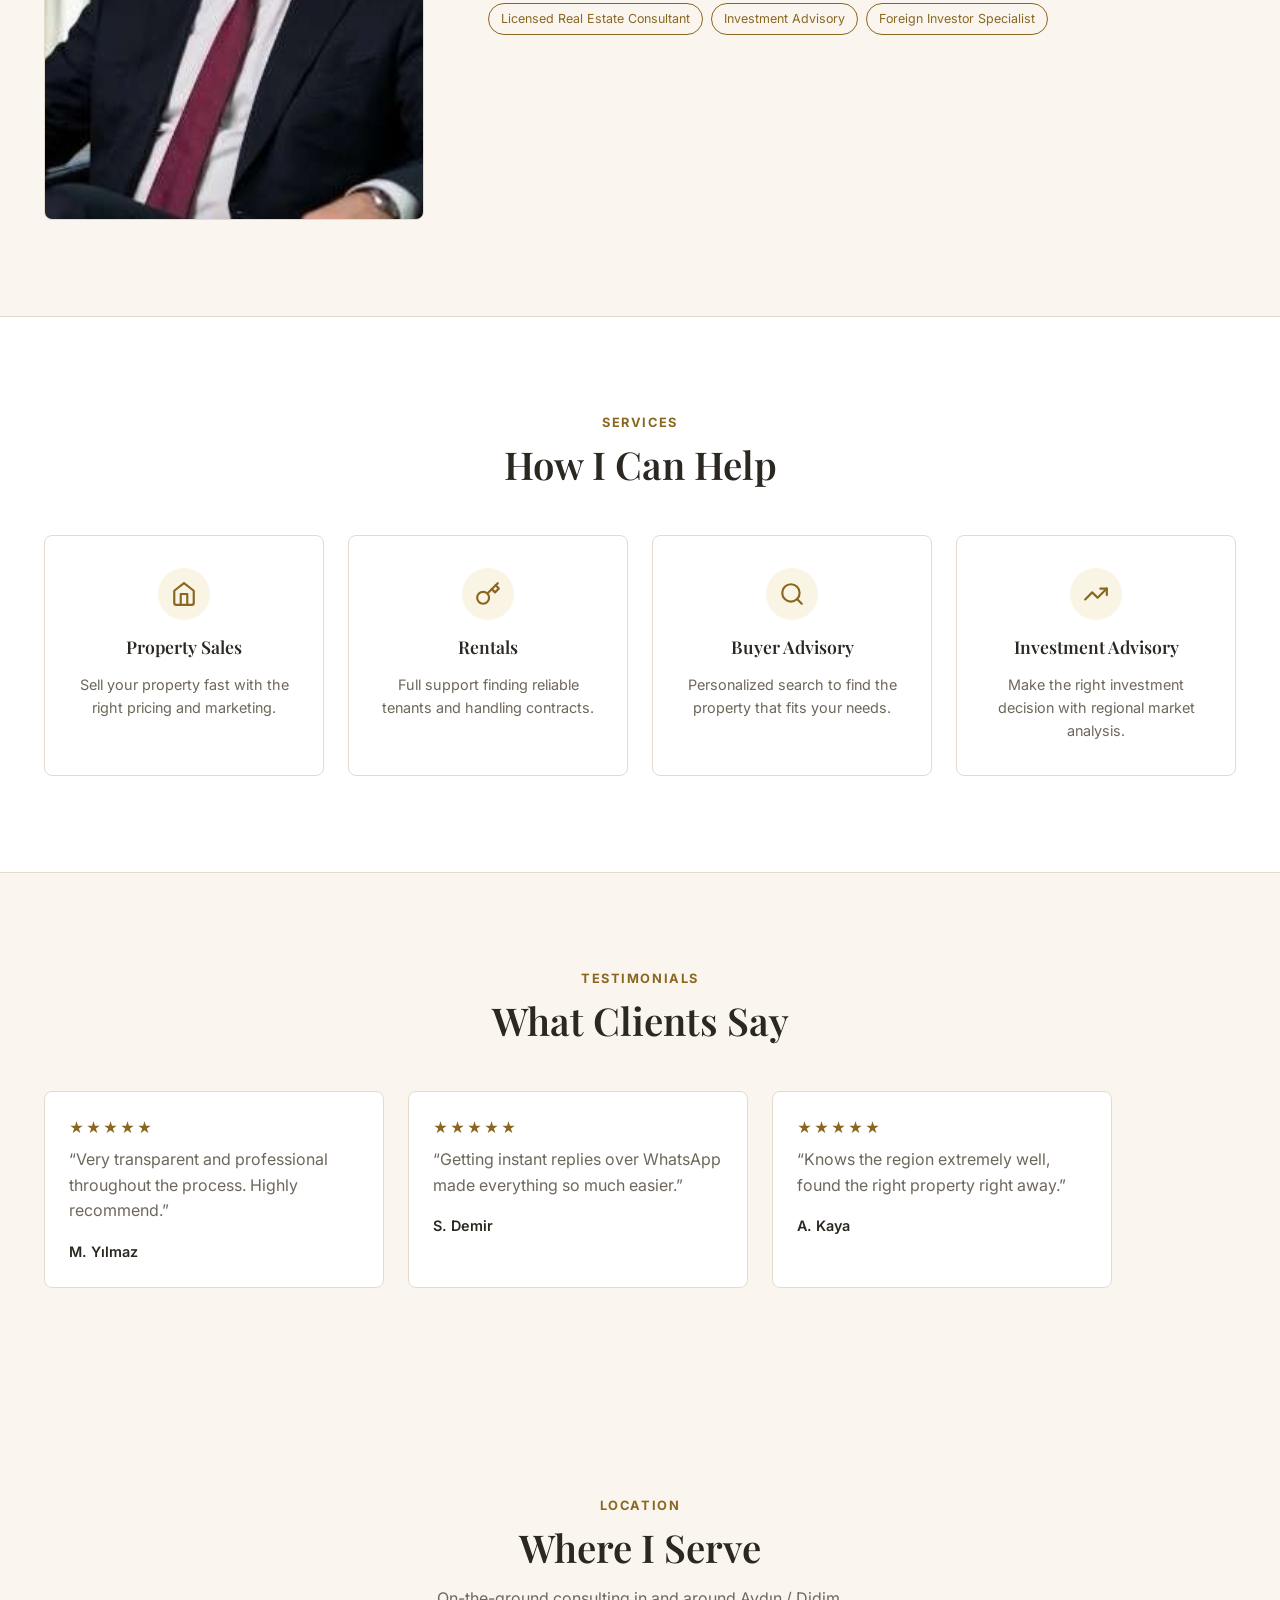
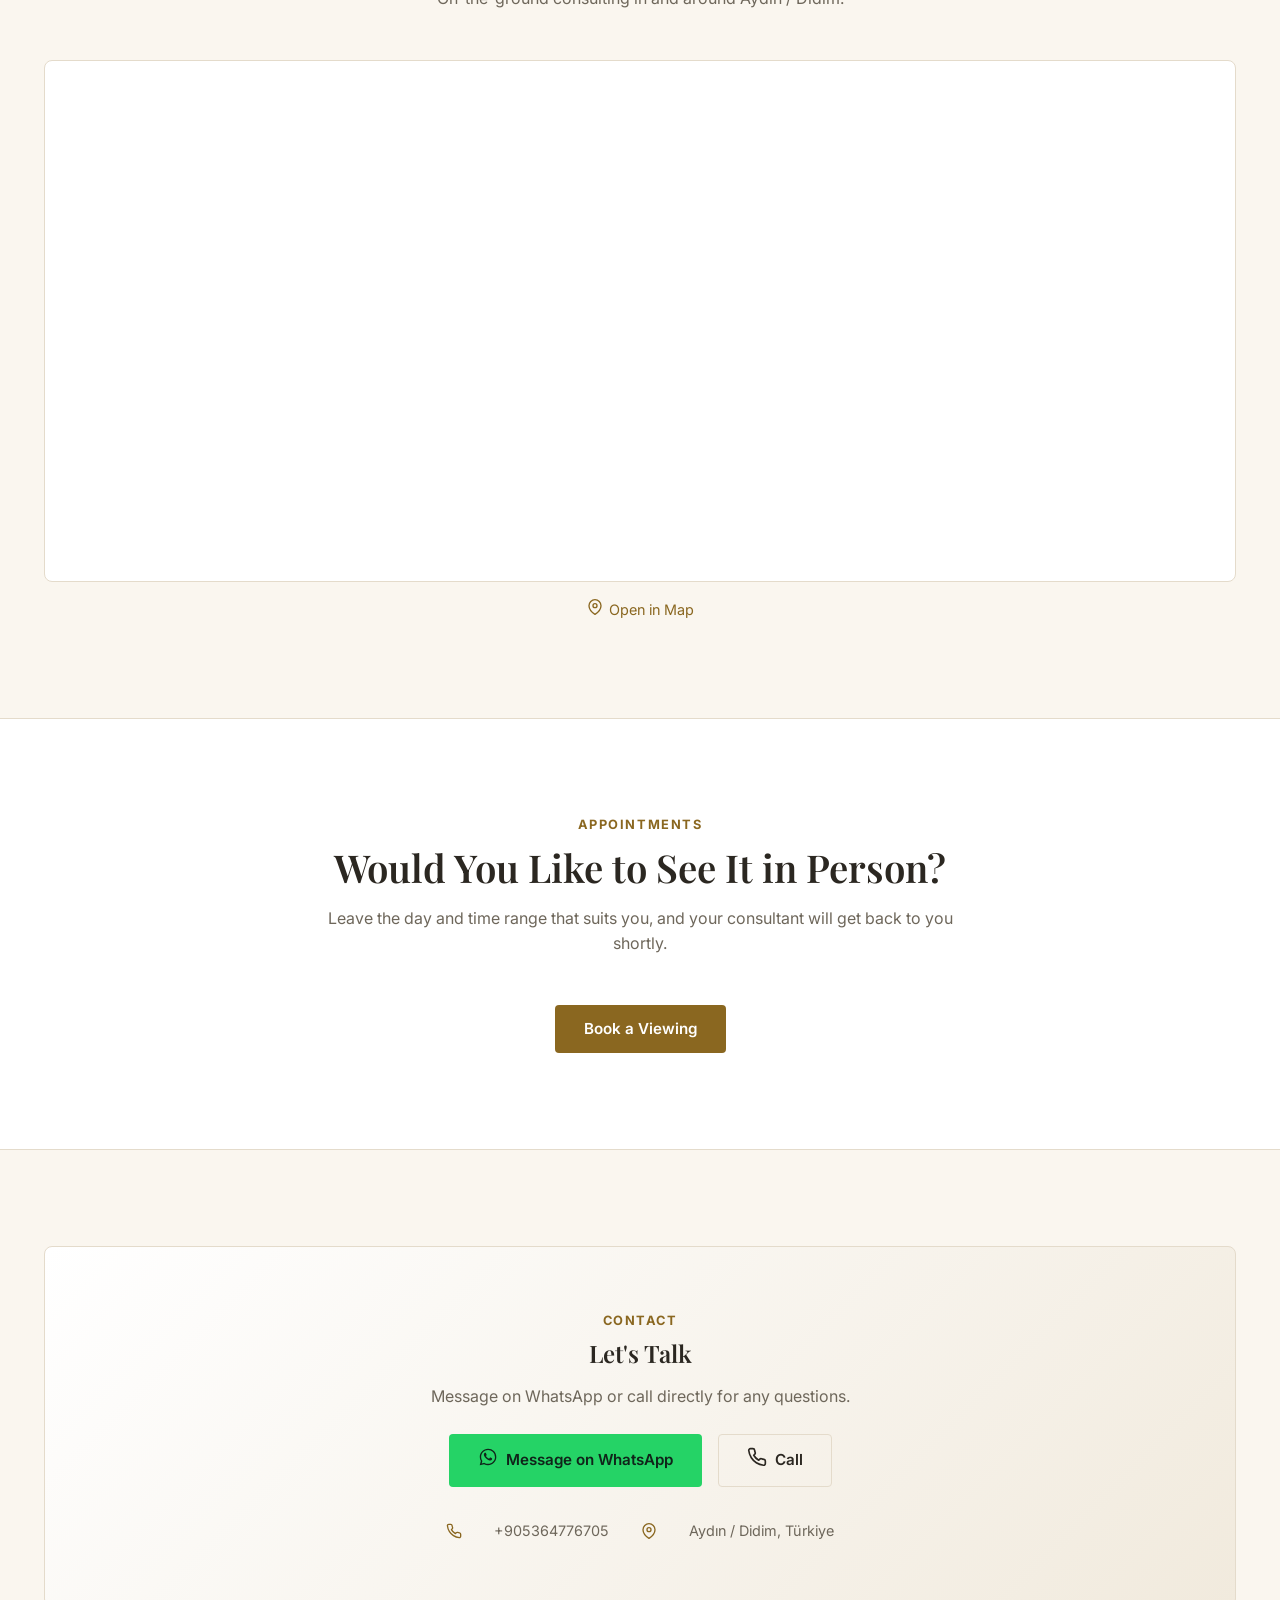
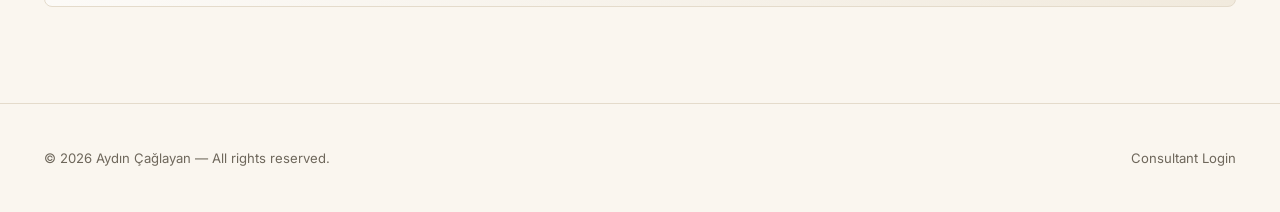
==== commit d155b21a: "Randevu sistemi + sade bej/beyaz tema - Supabase 'appointments' tablosuna talep bazli randevu akisi " ====
--- a/index.html
+++ b/index.html
@@ -31,6 +31,7 @@
         <li><a href="#hizmetler" data-i18n="nav_services">Hizmetler</a></li>
         <li><a href="#yorumlar" data-i18n="nav_testimonials">Yorumlar</a></li>
         <li><a href="#konum" data-i18n="map_eyebrow">Konum</a></li>
+        <li><a href="#randevu" data-i18n="appt_nav">Randevu</a></li>
         <li><a href="#iletisim" data-i18n="nav_contact">İletişim</a></li>
       </ul>
     </nav>
@@ -176,6 +177,20 @@
     </div>
   </section>
 
+  <!-- RANDEVU -->
+  <section id="randevu" style="background:var(--surface); border-top:1px solid var(--border); border-bottom:1px solid var(--border);">
+    <div class="container">
+      <div class="section-head">
+        <div class="section-eyebrow" data-i18n="appt_eyebrow">Randevu</div>
+        <h2 data-i18n="appt_title">Yerinde Görmek İster misiniz?</h2>
+        <p data-i18n="appt_sub">Uygun olduğunuz günü ve saat aralığını bırakın, danışmanınız en kısa sürede size dönüş yapsın.</p>
+      </div>
+      <div class="appt-section-actions">
+        <button type="button" class="btn btn-gold" id="appt-open" data-i18n="appt_cta">Randevu Al</button>
+      </div>
+    </div>
+  </section>
+
   <!-- İLETİŞİM -->
   <section id="iletisim">
     <div class="container">
@@ -227,6 +242,7 @@
 <script src="assets/js/i18n.js" defer></script>
 <script src="assets/js/app.js" defer></script>
 <script src="assets/js/chat.js" defer></script>
+<script src="assets/js/appointment.js" defer></script>
 <script defer>document.addEventListener("DOMContentLoaded", function () { document.getElementById("footer-year").textContent = new Date().getFullYear(); });</script>
 </body>
 </html>
--- a/assets/css/style.css
+++ b/assets/css/style.css
@@ -5,19 +5,21 @@
    ============================================================ */
 
 :root {
-  /* Renk */
-  --bg: #0F1419;
-  --surface: #1A2129;
-  --surface-2: #212a33;
-  --text: #F5F3EF;
-  --text-muted: #A8B2BF;
-  --gold: #C9A227;
-  --gold-ink: #0F1419;
+  /* Renk — sade "bej & beyaz": açık, sıcak, minimal; koyu antik altın vurgu */
+  --bg: #FAF6EF;
+  --surface: #FFFFFF;
+  --surface-2: #F1EADD;
+  --text: #2B2721;
+  --text-muted: #6E675B;
+  --gold: #8A6720;
+  --gold-ink: #FFFFFF;
   --wa: #25D366;
-  --wa-ink: #0F1419;
-  --border: #2A3440;
-  --overlay: rgba(15, 20, 25, 0.72);
-  --overlay-strong: rgba(15, 20, 25, 0.88);
+  --wa-ink: #10241A;
+  --border: #E4DBCB;
+  /* Açık tema: header/menü için açık yarı saydam; modal karartması ayrı (--scrim) */
+  --overlay: rgba(250, 246, 239, 0.72);
+  --overlay-strong: rgba(250, 246, 239, 0.88);
+  --scrim: rgba(38, 33, 25, 0.55);
 
   /* Tipografi */
   --font-heading: 'Playfair Display', Georgia, 'Times New Roman', serif;
@@ -35,7 +37,7 @@
   /* Diğer */
   --radius: 4px;
   --radius-lg: 8px;
-  --shadow: 0 10px 40px rgba(0, 0, 0, 0.4);
+  --shadow: 0 12px 40px rgba(43, 39, 33, 0.12);
   --transition: 250ms ease;
   --nav-height: 76px;
   --mobile-bar-height: 64px;
@@ -44,6 +46,9 @@
 
 /* Reset */
 *, *::before, *::after { box-sizing: border-box; }
+/* `hidden` özniteliği, display:flex/grid tanımlı bileşenlerde (lightbox, sohbet
+   paneli) sınıf seçicisi tarafından eziliyordu; kapatma (X) çalışmıyordu. */
+[hidden] { display: none !important; }
 html { scroll-behavior: smooth; }
 body {
   margin: 0;
@@ -277,18 +282,18 @@
 }
 .hero-bg {
   position: absolute;
-  inset: 0;
+  inset: -2%;
   background: var(--surface);
   background-size: cover;
   background-position: center;
-  animation: heroKenBurns 26s ease-in-out infinite alternate;
+  animation: heroKenBurns 24s ease-in-out infinite;
   will-change: transform;
 }
 .hero::before {
   content: "";
   position: absolute;
   inset: 0;
-  background: linear-gradient(180deg, rgba(15,20,25,0.30) 0%, rgba(15,20,25,0.58) 55%, var(--bg) 100%);
+  background: linear-gradient(180deg, rgba(250,246,239,0) 0%, rgba(250,246,239,0.20) 35%, rgba(250,246,239,0.72) 72%, var(--bg) 100%);
   z-index: 1;
 }
 .hero-content { position: relative; z-index: 2; max-width: 640px; }
@@ -328,8 +333,9 @@
 }
 
 @keyframes heroKenBurns {
-  from { transform: scale(1); }
-  to { transform: scale(1.09); }
+  0%   { transform: scale(1.06) translate3d(-1.2%, -0.8%, 0); }
+  50%  { transform: scale(1.14) translate3d(1.2%, 0.8%, 0); }
+  100% { transform: scale(1.06) translate3d(-1.2%, -0.8%, 0); }
 }
 @keyframes heroFadeUp {
   from { opacity: 0; transform: translateY(18px); }
@@ -419,12 +425,13 @@
 }
 .property-card:hover { border-color: var(--gold); transform: translateY(-3px); }
 .property-media {
+  display: block;
   position: relative;
   aspect-ratio: 4 / 3;
   background: var(--surface-2);
   overflow: hidden;
 }
-.property-media img { width: 100%; height: 100%; object-fit: cover; }
+.property-media img { width: 100%; height: 100%; object-fit: cover; display: block; }
 .property-badge {
   position: absolute;
   top: 12px; left: 12px;
@@ -730,7 +737,7 @@
   position: fixed;
   inset: 0;
   z-index: 300;
-  background: var(--overlay-strong);
+  background: rgba(30, 26, 20, 0.86);
   display: flex;
   align-items: center;
   justify-content: center;
@@ -957,3 +964,110 @@
 }
 .chat-send svg { width: 18px; height: 18px; }
 .chat-send:hover { background: #dbb62c; }
+
+/* ============================================================
+   RANDEVU — talep modalı
+   ============================================================ */
+.appt-section-actions { display: flex; justify-content: center; }
+.appt-overlay {
+  position: fixed;
+  inset: 0;
+  z-index: 310;
+  background: var(--scrim);
+  display: flex;
+  align-items: center;
+  justify-content: center;
+  padding: var(--space-3);
+}
+.appt-dialog {
+  background: var(--surface);
+  border: 1px solid var(--border);
+  border-radius: var(--radius-lg);
+  box-shadow: var(--shadow);
+  width: min(460px, 100%);
+  max-height: min(90vh, 760px);
+  overflow-y: auto;
+  padding: var(--space-3);
+}
+.appt-header {
+  display: flex;
+  align-items: flex-start;
+  justify-content: space-between;
+  gap: var(--space-2);
+  margin-bottom: var(--space-2);
+}
+.appt-header h2 { font-size: 1.35rem; margin: 0; }
+.appt-close {
+  background: none;
+  border: none;
+  color: var(--text-muted);
+  padding: 4px;
+  line-height: 0;
+  flex-shrink: 0;
+}
+.appt-close svg { width: 20px; height: 20px; }
+.appt-close:hover { color: var(--gold); }
+.appt-property {
+  font-size: 0.9rem;
+  color: var(--gold);
+  margin: 0 0 var(--space-2);
+}
+.appt-field { margin-bottom: var(--space-2); border: none; padding: 0; }
+.appt-field > label,
+.appt-field legend {
+  display: block;
+  margin-bottom: 6px;
+  font-size: 0.88rem;
+  color: var(--text-muted);
+  padding: 0;
+}
+.appt-field input[type="text"],
+.appt-field input[type="tel"],
+.appt-field input[type="email"],
+.appt-field input[type="date"],
+.appt-field textarea {
+  width: 100%;
+  background: var(--surface-2);
+  border: 1px solid var(--border);
+  border-radius: var(--radius);
+  color: var(--text);
+  font-family: var(--font-body);
+  font-size: 0.95rem;
+  padding: 10px 12px;
+  min-height: 44px;
+}
+.appt-field textarea { min-height: 76px; resize: vertical; }
+.appt-field input:focus-visible,
+.appt-field textarea:focus-visible {
+  outline: 2px solid var(--gold);
+  outline-offset: 1px;
+}
+.appt-slots { display: block; }
+.appt-slot {
+  display: flex;
+  align-items: center;
+  gap: 10px;
+  padding: 10px 12px;
+  border: 1px solid var(--border);
+  border-radius: var(--radius);
+  margin-bottom: 6px;
+  cursor: pointer;
+  font-size: 0.92rem;
+  min-height: 44px;
+}
+.appt-slot:hover { border-color: var(--gold); }
+.appt-slot input { accent-color: var(--gold); flex-shrink: 0; }
+.appt-slot:has(input:checked) { border-color: var(--gold); background: var(--surface-2); }
+/* Honeypot — ekranda görünmez, ekran okuyucudan da uzak (aria-hidden ile birlikte) */
+.appt-hp {
+  position: absolute;
+  left: -9999px;
+  width: 1px;
+  height: 1px;
+  overflow: hidden;
+}
+.appt-status { min-height: 1.3rem; margin-top: var(--space-1); font-size: 0.88rem; color: var(--text-muted); }
+.appt-status--error { color: #E0665C; }
+.appt-success p { color: var(--text); }
+.appt-success-hint { font-size: 0.9rem; color: var(--text-muted); }
+.appt-success .btn { margin-bottom: var(--space-1); }
